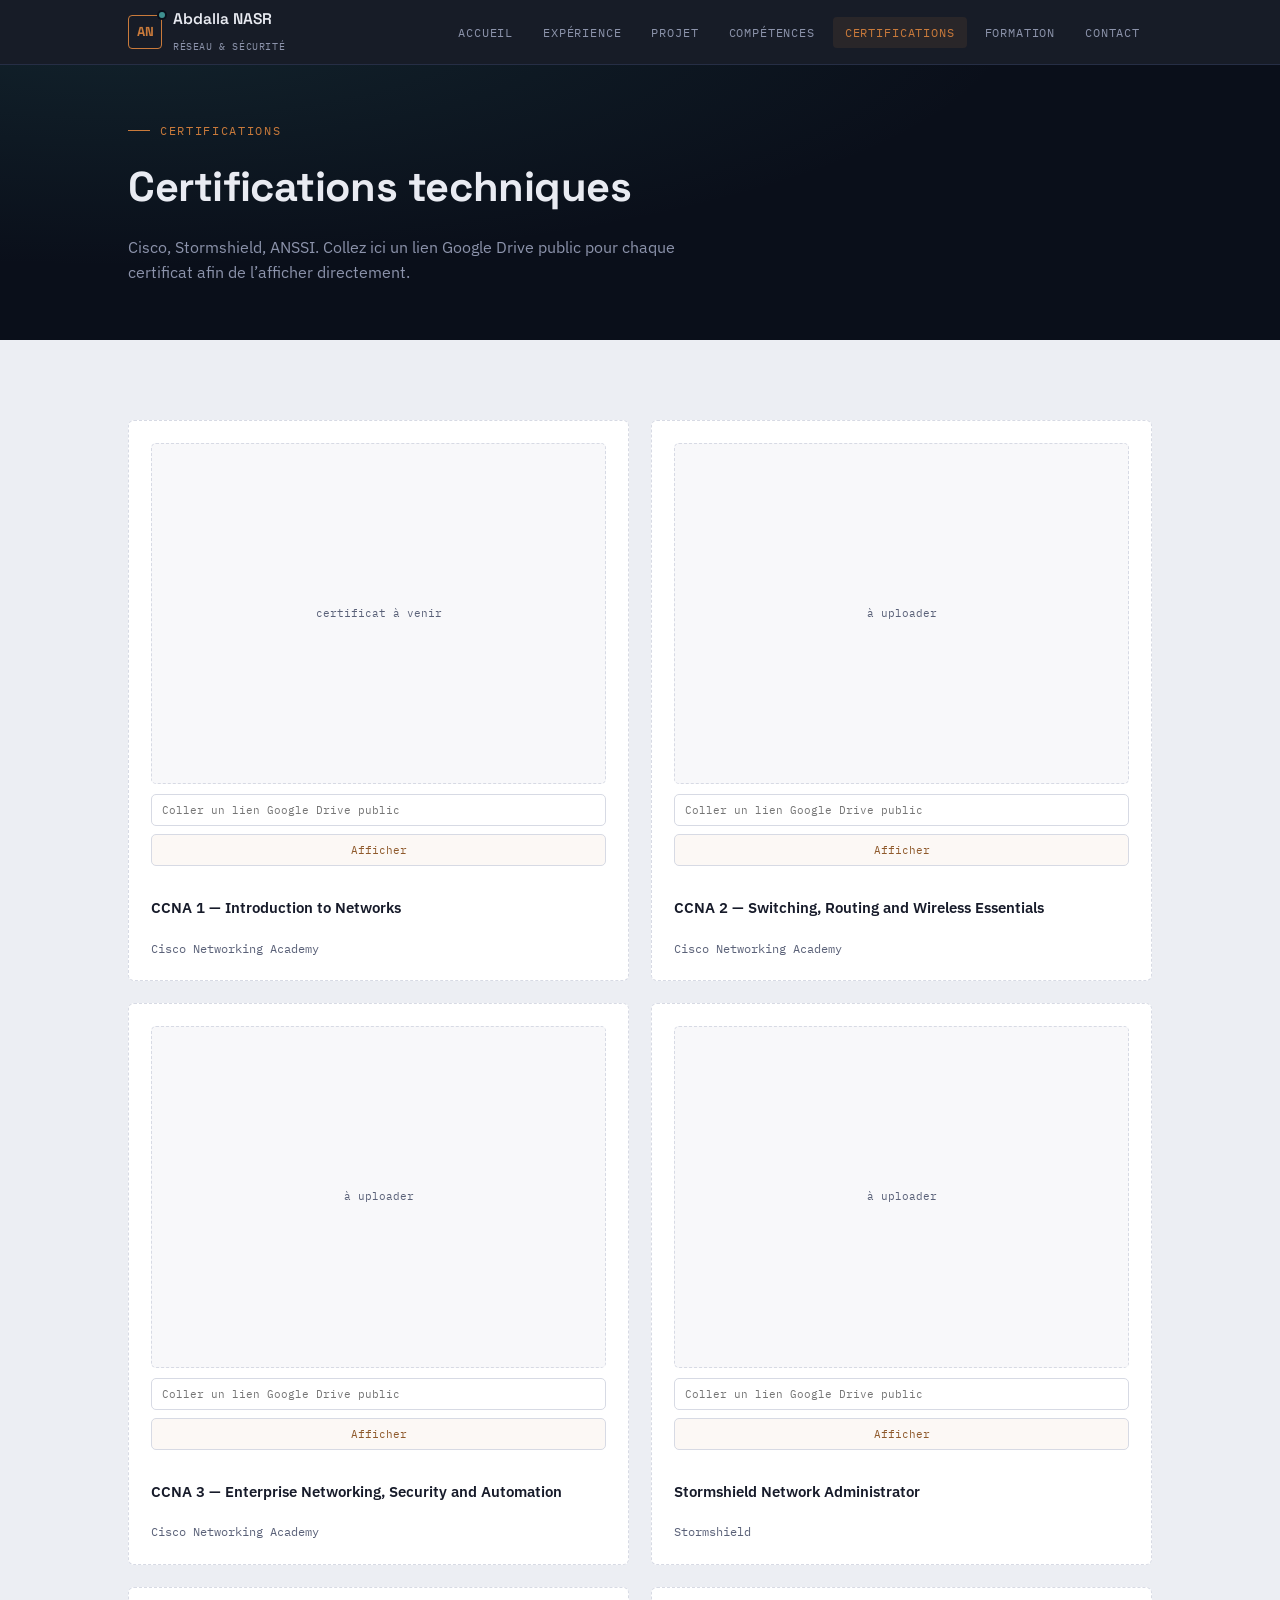
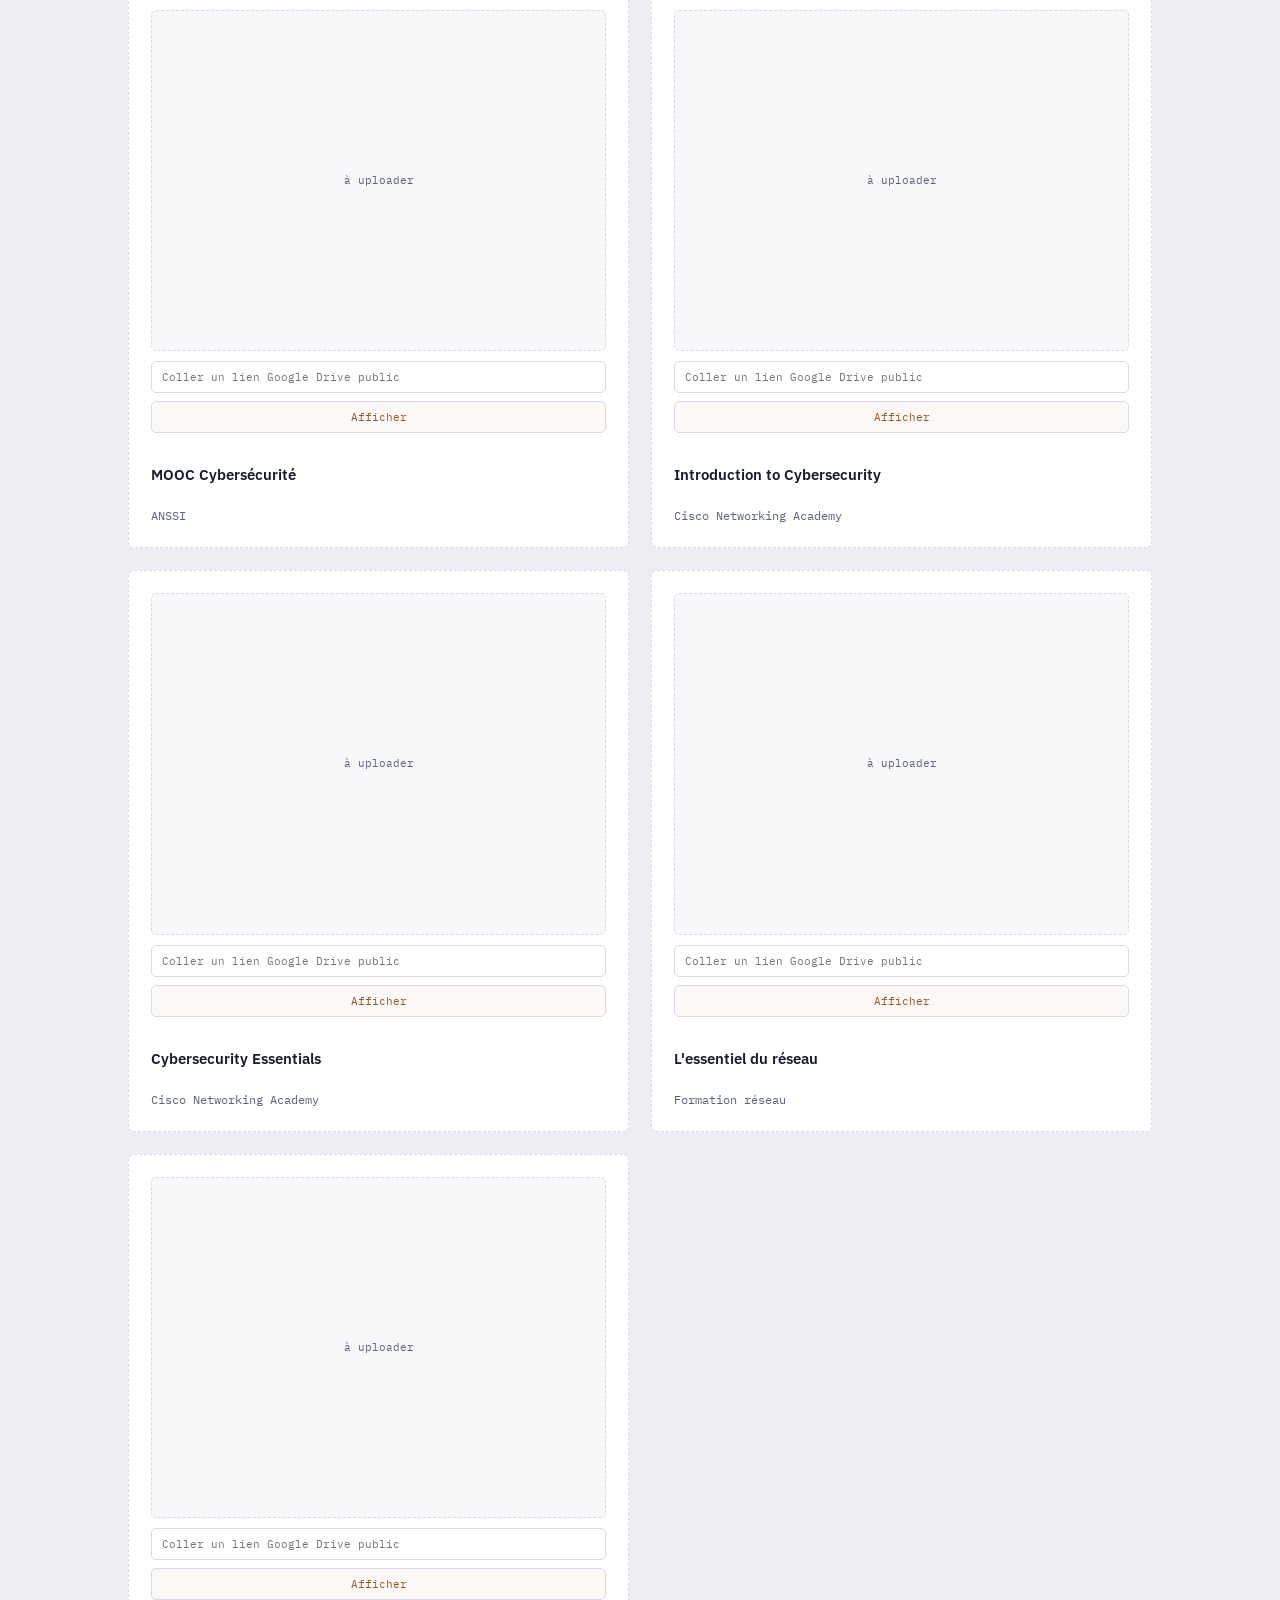
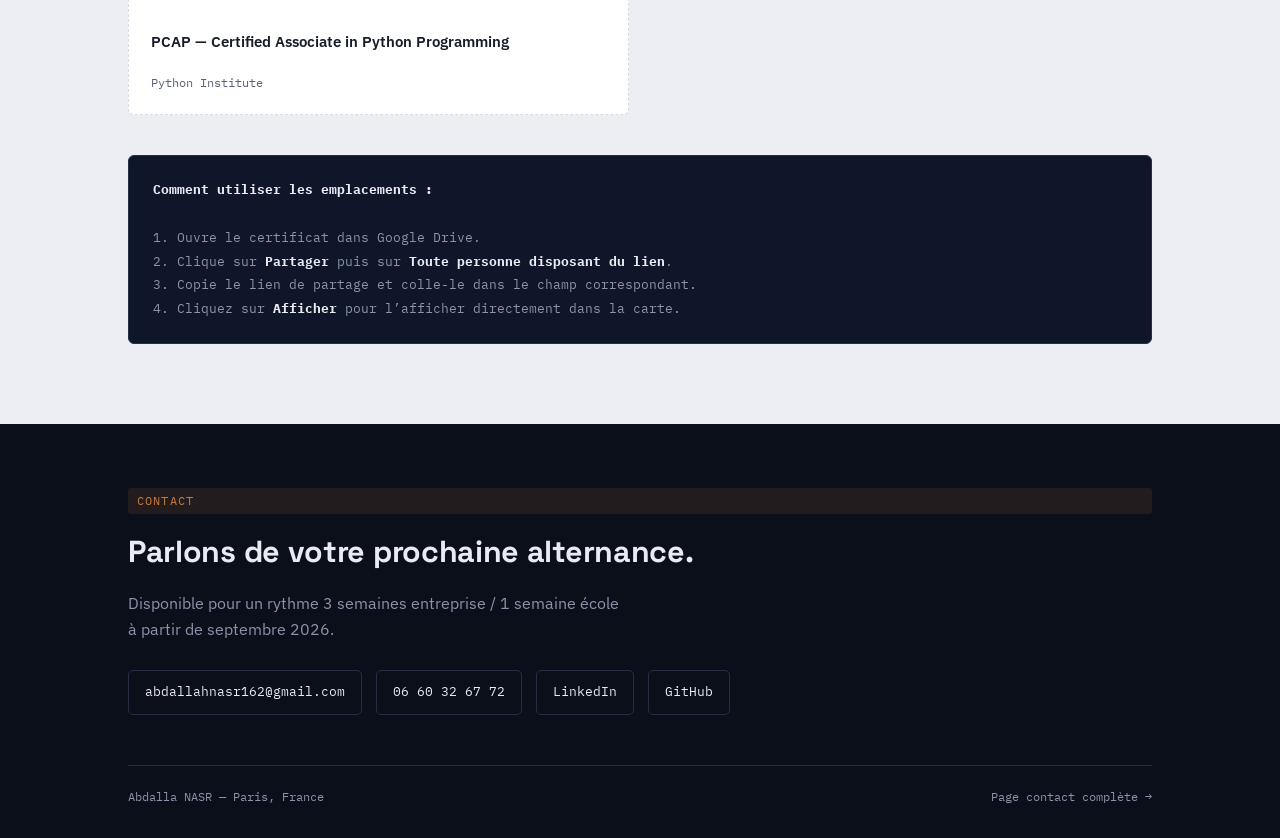
==== certifications.html @ df53fac2 "Restore Toolbox project and add Google Drive certificate links" ====
<!DOCTYPE html>
<html lang="fr">
<head>
<meta charset="UTF-8">
<meta name="viewport" content="width=device-width, initial-scale=1.0">
<title>Certifications — Abdalla NASR</title>
<link rel="preconnect" href="https://fonts.googleapis.com">
<link rel="preconnect" href="https://fonts.gstatic.com" crossorigin>
<link href="https://fonts.googleapis.com/css2?family=Space+Grotesk:wght@400;500;600;700&family=IBM+Plex+Sans:wght@400;500;600;700&family=IBM+Plex+Mono:wght@400;500;600&display=swap" rel="stylesheet">
<link rel="stylesheet" href="style.css">
<style>
  .cert-grid{
    display:grid;
    grid-template-columns:repeat(2, 1fr);
    gap:22px;
  }
  @media (max-width:760px){ .cert-grid{grid-template-columns:1fr;} }

  .cert-card{
    background:var(--paper-card);
    border:1px dashed var(--paper-line);
    border-radius:6px;
    padding:22px;
    display:flex;
    flex-direction:column;
    gap:10px;
  }
  .cert-slot{
    width:100%;
    aspect-ratio:4/3;
    border:1px dashed var(--paper-line);
    border-radius:5px;
    background:#F8F8FA;
    display:flex;
    align-items:center;
    justify-content:center;
    font-family:'IBM Plex Mono', monospace;
    font-size:11px;
    color:var(--text-on-paper-muted);
    text-align:center;
    padding:16px;
    overflow:hidden;
  }
  .cert-slot.is-filled{padding:0; border-style:solid;}
  .cert-slot img{width:100%; height:100%; object-fit:cover; display:block;}
  .cert-link-box{display:flex; flex-direction:column; gap:8px;}
  .cert-link-input{
    width:100%;
    border:1px solid var(--paper-line);
    border-radius:5px;
    padding:8px 10px;
    font-family:'IBM Plex Mono', monospace;
    font-size:11px;
    color:var(--text-on-paper);
    background:#fff;
  }
  .cert-link-button{
    width:100%;
    border:1px solid var(--paper-line);
    border-radius:5px;
    padding:8px 10px;
    font-family:'IBM Plex Mono', monospace;
    font-size:11px;
    color:var(--copper-dim);
    background:rgba(201,122,59,0.05);
    cursor:pointer;
  }
  .cert-body h4{font-size:15px; font-weight:600;}
  .cert-issuer{font-family:'IBM Plex Mono', monospace; font-size:11.5px; color:var(--text-on-paper-muted); margin-top:4px;}

  .howto{
    background:var(--ink-panel);
    color:var(--text-on-ink-muted);
    border:1px solid var(--ink-line);
    border-radius:6px;
    padding:22px 24px;
    font-family:'IBM Plex Mono', monospace;
    font-size:12.5px;
    line-height:1.9;
    margin-top:40px;
  }
  .howto b{color:var(--text-on-ink);}
</style>
</head>
<body>

<nav>
  <div class="wrap">
    <a class="brand" href="index.html">
      <span class="logo-mark">AN</span>
      <span>
        <span class="brand-name">Abdalla NASR</span><br>
        <span class="brand-role">Réseau &amp; sécurité</span>
      </span>
    </a>
    <ul class="nav-links">
      <li><a href="index.html">Accueil</a></li>
      <li><a href="experience.html">Expérience</a></li>
      <li><a href="projet.html">Projet</a></li>
      <li><a href="competences.html">Compétences</a></li>
      <li><a href="certifications.html" class="active">Certifications</a></li>
      <li><a href="formation.html">Formation</a></li>
      <li><a href="contact.html">Contact</a></li>
    </ul>
  </div>
</nav>

<div class="page-head">
  <div class="wrap">
    <div class="eyebrow">Certifications</div>
    <h1>Certifications techniques</h1>
    <p>Cisco, Stormshield, ANSSI. Collez ici un lien Google Drive public pour chaque certificat afin de l’afficher directement.</p>
  </div>
</div>

<main>
<section>
  <div class="wrap">
    <div class="cert-grid reveal">

      <div class="cert-card">
        <div class="cert-slot">certificat à venir</div>
        <div class="cert-body">
          <h4>CCNA 1 — Introduction to Networks</h4>
          <div class="cert-issuer">Cisco Networking Academy</div>
        </div>
      </div>

      <div class="cert-card">
        <div class="cert-slot">à uploader</div>
        <div class="cert-body">
          <h4>CCNA 2 — Switching, Routing and Wireless Essentials</h4>
          <div class="cert-issuer">Cisco Networking Academy</div>
        </div>
      </div>

      <div class="cert-card">
        <div class="cert-slot">à uploader</div>
        <div class="cert-body">
          <h4>CCNA 3 — Enterprise Networking, Security and Automation</h4>
          <div class="cert-issuer">Cisco Networking Academy</div>
        </div>
      </div>

      <div class="cert-card">
        <div class="cert-slot">à uploader</div>
        <div class="cert-body">
          <h4>Stormshield Network Administrator</h4>
          <div class="cert-issuer">Stormshield</div>
        </div>
      </div>

      <div class="cert-card">
        <div class="cert-slot">à uploader</div>
        <div class="cert-body">
          <h4>MOOC Cybersécurité</h4>
          <div class="cert-issuer">ANSSI</div>
        </div>
      </div>

      <div class="cert-card">
        <div class="cert-slot">à uploader</div>
        <div class="cert-body">
          <h4>Introduction to Cybersecurity</h4>
          <div class="cert-issuer">Cisco Networking Academy</div>
        </div>
      </div>

      <div class="cert-card">
        <div class="cert-slot">à uploader</div>
        <div class="cert-body">
          <h4>Cybersecurity Essentials</h4>
          <div class="cert-issuer">Cisco Networking Academy</div>
        </div>
      </div>

      <div class="cert-card">
        <div class="cert-slot">à uploader</div>
        <div class="cert-body">
          <h4>L'essentiel du réseau</h4>
          <div class="cert-issuer">Formation réseau</div>
        </div>
      </div>

      <div class="cert-card">
        <div class="cert-slot">à uploader</div>
        <div class="cert-body">
          <h4>PCAP — Certified Associate in Python Programming</h4>
          <div class="cert-issuer">Python Institute</div>
        </div>
      </div>

    </div>

    <div class="howto reveal">
      <b>Comment utiliser les emplacements :</b><br><br>
      1. Ouvre le certificat dans Google Drive.<br>
      2. Clique sur <b>Partager</b> puis sur <b>Toute personne disposant du lien</b>.<br>
      3. Copie le lien de partage et colle-le dans le champ correspondant.<br>
      4. Cliquez sur <b>Afficher</b> pour l’afficher directement dans la carte.
    </div>
  </div>
</section>
</main>

<footer>
  <div class="wrap">
    <div class="sec-tag" style="background:rgba(201,122,59,0.12); color:#C97A3B;">contact</div>
    <h2 style="margin-top:14px;">Parlons de votre prochaine alternance.</h2>
    <p class="lede">Disponible pour un rythme 3 semaines entreprise / 1 semaine école à partir de septembre 2026.</p>
    <div class="contact-row">
      <a class="contact-pill" href="mailto:abdallahnasr162@gmail.com">abdallahnasr162@gmail.com</a>
      <a class="contact-pill" href="tel:0660326772">06 60 32 67 72</a>
      <a class="contact-pill" href="https://www.linkedin.com/in/abdallah-nasr-a91b28177" target="_blank" rel="noopener">LinkedIn</a>
      <a class="contact-pill" href="https://github.com/abdallan10" target="_blank" rel="noopener">GitHub</a>
    </div>
    <div class="foot-bottom">
      <span>Abdalla NASR — Paris, France</span>
      <span><a href="contact.html">Page contact complète →</a></span>
    </div>
  </div>
</footer>

<script src="common.js"></script>
<script>
  const storagePrefix = 'portfolio-cert-link-';

  function slugify(value) {
    return value
      .toLowerCase()
      .normalize('NFD')
      .replace(/[^a-z0-9]+/g, '-')
      .replace(/(^-|-$)/g, '');
  }

  function normalizeDriveLink(link) {
    const trimmed = link.trim();
    if (!trimmed) return '';

    const idMatch = trimmed.match(/\/d\/([a-zA-Z0-9-_]+)/) || trimmed.match(/[?&]id=([a-zA-Z0-9-_]+)/);
    if (idMatch) {
      return `https://drive.google.com/uc?export=view&id=${idMatch[1]}`;
    }

    return trimmed;
  }

  function setPreview(card, value) {
    const slot = card.querySelector('.cert-slot');
    if (!slot) return;

    slot.innerHTML = '';
    if (!value) {
      slot.classList.remove('is-filled');
      slot.textContent = 'à uploader';
      return;
    }

    slot.classList.add('is-filled');
    const normalized = normalizeDriveLink(value);
    const img = document.createElement('img');
    img.src = normalized;
    img.alt = 'Certificat Google Drive';
    slot.appendChild(img);
  }

  document.querySelectorAll('.cert-card').forEach((card) => {
    const title = card.querySelector('h4')?.textContent || 'certificat';
    const key = `${storagePrefix}${slugify(title)}`;

    const wrapper = document.createElement('div');
    wrapper.className = 'cert-link-box';

    const input = document.createElement('input');
    input.className = 'cert-link-input';
    input.type = 'text';
    input.placeholder = 'Coller un lien Google Drive public';

    const button = document.createElement('button');
    button.className = 'cert-link-button';
    button.type = 'button';
    button.textContent = 'Afficher';

    wrapper.appendChild(input);
    wrapper.appendChild(button);
    card.insertBefore(wrapper, card.querySelector('.cert-body'));

    const stored = localStorage.getItem(key);
    if (stored) {
      input.value = stored;
      setPreview(card, stored);
    }

    button.addEventListener('click', () => {
      const link = input.value;
      localStorage.setItem(key, link);
      setPreview(card, link);
    });
  });
</script>
</body>
</html>
---- style.css ----
:root{
  --ink:#0A0F1A;
  --ink-panel:#10162A;
  --ink-line:#262E45;
  --paper:#ECEEF3;
  --paper-card:#FFFFFF;
  --paper-line:#D7DAE4;
  --text-on-ink:#E9EBF2;
  --text-on-ink-muted:#8C93AB;
  --text-on-paper:#171B2A;
  --text-on-paper-muted:#5A6178;
  --copper:#C97A3B;
  --copper-dim:#8F5A2C;
  --teal:#3E8F8F;
  --teal-dim:#2C6868;
  --radius:3px;
  --maxw:1080px;
}

*{box-sizing:border-box;}
html{scroll-behavior:smooth;}
@media (prefers-reduced-motion: reduce){
  html{scroll-behavior:auto;}
  *{animation-duration:0.001ms !important; animation-iteration-count:1 !important; transition-duration:0.001ms !important;}
}

body{
  margin:0;
  background:var(--paper);
  color:var(--text-on-paper);
  font-family:'IBM Plex Sans', sans-serif;
  font-size:16px;
  line-height:1.6;
  -webkit-font-smoothing:antialiased;
}

h1,h2,h3{
  font-family:'Space Grotesk', sans-serif;
  margin:0;
  letter-spacing:-0.01em;
}
.mono{font-family:'IBM Plex Mono', monospace;}
a{color:inherit;}
::selection{background:var(--copper); color:#fff;}

.wrap{max-width:var(--maxw); margin:0 auto; padding:0 28px;}
section{padding:80px 0;}
@media (max-width:640px){
  section{padding:56px 0;}
  .wrap{padding:0 20px;}
}

/* ---------- nav ---------- */
nav{
  position:sticky; top:0; z-index:50;
  background:rgba(10,15,26,0.94);
  backdrop-filter:blur(6px);
  border-bottom:1px solid var(--ink-line);
}
nav .wrap{
  display:flex; align-items:center; justify-content:space-between;
  height:64px;
}
.brand{display:flex; align-items:center; gap:11px; text-decoration:none;}
.logo-mark{
  width:34px; height:34px;
  border:1.4px solid var(--copper);
  border-radius:4px;
  display:flex; align-items:center; justify-content:center;
  font-family:'Space Grotesk', sans-serif;
  font-weight:700;
  font-size:13px;
  color:var(--copper);
  flex-shrink:0;
  position:relative;
}
.logo-mark::after{
  content:"";
  position:absolute; top:-4px; right:-4px;
  width:6px; height:6px; border-radius:50%;
  background:var(--teal); box-shadow:0 0 0 2px var(--ink);
}
.brand-name{
  font-family:'Space Grotesk', sans-serif;
  font-weight:600;
  font-size:15.5px;
  color:var(--text-on-ink);
  line-height:1.15;
}
.brand-role{
  font-family:'IBM Plex Mono', monospace;
  font-size:10px;
  color:var(--text-on-ink-muted);
  text-transform:uppercase;
  letter-spacing:0.06em;
}
.nav-links{display:flex; gap:6px; list-style:none; margin:0; padding:0;}
.nav-links a{
  font-family:'IBM Plex Mono', monospace;
  font-size:12px;
  text-transform:uppercase;
  letter-spacing:0.07em;
  color:var(--text-on-ink-muted);
  text-decoration:none;
  padding:8px 12px;
  border-radius:4px;
  transition:color .15s ease, background .15s ease;
}
.nav-links a:hover{color:var(--text-on-ink); background:rgba(255,255,255,0.04);}
.nav-links a.active{color:var(--copper); background:rgba(201,122,59,0.1);}
.nav-status{
  display:flex; align-items:center; gap:7px;
  font-family:'IBM Plex Mono', monospace;
  font-size:10.5px;
  color:var(--teal);
  text-transform:uppercase;
  letter-spacing:0.05em;
  white-space:nowrap;
}
.dot{width:6px; height:6px; border-radius:50%; background:var(--teal); box-shadow:0 0 0 3px rgba(62,143,143,0.25);}
@media (max-width:900px){
  .nav-links{display:none;}
}
@media (max-width:560px){
  .nav-status{display:none;}
}

/* ---------- page header (non-home pages) ---------- */
.page-head{
  background:
    radial-gradient(ellipse at 10% -20%, rgba(62,143,143,0.16), transparent 55%),
    var(--ink);
  color:var(--text-on-ink);
  padding:56px 0 40px;
}
.eyebrow{
  font-family:'IBM Plex Mono', monospace;
  font-size:12px;
  color:var(--copper);
  text-transform:uppercase;
  letter-spacing:0.14em;
  margin-bottom:14px;
  display:flex; align-items:center; gap:10px;
}
.eyebrow::before{content:""; width:22px; height:1px; background:var(--copper);}
.page-head h1{font-size:clamp(1.9rem, 4vw, 2.6rem); font-weight:700;}
.page-head p{color:var(--text-on-ink-muted); max-width:60ch; margin-top:14px; font-size:15.5px;}

/* ---------- hero (home only) ---------- */
header.hero{
  background:
    radial-gradient(ellipse at 15% -10%, rgba(62,143,143,0.18), transparent 55%),
    radial-gradient(ellipse at 90% 10%, rgba(201,122,59,0.12), transparent 50%),
    var(--ink);
  color:var(--text-on-ink);
  padding:64px 0 0 0;
  overflow:hidden;
}
.hero-inner{
  display:grid; grid-template-columns:1.1fr 0.9fr; gap:48px;
  align-items:center; padding-bottom:54px;
}
@media (max-width:880px){ .hero-inner{grid-template-columns:1fr; gap:36px;} }
.hero h1{font-size:clamp(2.2rem, 5vw, 3.4rem); font-weight:700; line-height:1.06;}
.hero h1 span{color:var(--text-on-ink-muted); font-weight:500;}
.hero-role{font-family:'IBM Plex Mono', monospace; font-size:15px; color:var(--teal); margin-top:16px;}
.hero p.lede{margin-top:22px; font-size:16.5px; color:var(--text-on-ink-muted); max-width:48ch; line-height:1.7;}
.hero-actions{display:flex; flex-wrap:wrap; gap:12px; margin-top:30px;}
.btn{
  font-family:'IBM Plex Mono', monospace; font-size:13px; padding:11px 18px;
  border-radius:var(--radius); text-decoration:none; display:inline-flex; align-items:center; gap:8px;
  transition:transform .15s ease, border-color .15s ease, background .15s ease;
}
.btn-primary{background:var(--copper); color:#fff;}
.btn-primary:hover{transform:translateY(-1px); background:#D9863F;}
.btn-ghost{border:1px solid var(--ink-line); color:var(--text-on-ink);}
.btn-ghost:hover{border-color:var(--teal); color:var(--teal);}

.term{
  background:var(--ink-panel); border:1px solid var(--ink-line); border-radius:6px;
  overflow:hidden; box-shadow:0 24px 60px -20px rgba(0,0,0,0.55);
}
.term-bar{display:flex; align-items:center; gap:7px; padding:10px 14px; border-bottom:1px solid var(--ink-line); background:rgba(255,255,255,0.02);}
.term-bar span{width:9px; height:9px; border-radius:50%; background:#3A4258;}
.term-bar .title{margin-left:8px; font-family:'IBM Plex Mono', monospace; font-size:11px; color:var(--text-on-ink-muted);}
.term-body{padding:16px 18px 18px; font-family:'IBM Plex Mono', monospace; font-size:12.5px; line-height:1.95; color:#A6ACC0; height:220px; overflow:hidden; position:relative;}
.term-scroll{animation:scrollLog 16s linear infinite;}
@keyframes scrollLog{0%{transform:translateY(0);} 100%{transform:translateY(-50%);}}
.term-body .t-date{color:#5A6280;}
.term-body .t-host{color:var(--teal);}
.term-body .t-ok{color:#6FAE6F;}
.term-body .t-warn{color:var(--copper);}

.hero-strip{display:flex; border-top:1px solid var(--ink-line); font-family:'IBM Plex Mono', monospace; font-size:12px;}
.hero-strip div{flex:1; padding:16px 0; border-right:1px solid var(--ink-line); text-align:center;}
.hero-strip div:last-child{border-right:none;}
.hero-strip b{display:block; color:var(--text-on-ink); font-size:14px; margin-bottom:3px;}
.hero-strip span{color:var(--text-on-ink-muted); text-transform:uppercase; letter-spacing:0.06em; font-size:10px;}

/* ---------- section header ---------- */
.sec-head{
  display:flex; align-items:baseline; justify-content:space-between;
  margin-bottom:38px; flex-wrap:wrap; gap:10px;
  border-bottom:1px solid var(--paper-line); padding-bottom:18px;
}
.sec-tag{
  font-family:'IBM Plex Mono', monospace; font-size:11.5px; color:var(--teal-dim);
  text-transform:uppercase; letter-spacing:0.1em; background:rgba(62,143,143,0.1);
  padding:4px 9px; border-radius:3px;
}
.sec-head h2{font-size:1.8rem; font-weight:600;}
.sec-sub{color:var(--text-on-paper-muted); font-size:14.5px; max-width:62ch;}

/* ---------- cards: experience ---------- */
.exp-card{background:var(--paper-card); border:1px solid var(--paper-line); border-radius:6px; padding:32px; margin-bottom:26px;}
.exp-top{display:flex; justify-content:space-between; align-items:flex-start; gap:20px; flex-wrap:wrap; margin-bottom:6px;}
.exp-top h3{font-size:1.25rem; font-weight:600;}
.exp-meta{font-family:'IBM Plex Mono', monospace; font-size:12px; color:var(--text-on-paper-muted); text-align:right; white-space:nowrap;}
.exp-company{color:var(--copper-dim); font-weight:600; font-family:'IBM Plex Mono', monospace; font-size:13px; margin-bottom:18px;}
.exp-grid{display:grid; grid-template-columns:1fr 1fr; gap:28px; margin-top:22px;}
@media (max-width:760px){ .exp-grid{grid-template-columns:1fr;} }
.case{border-left:2px solid var(--teal); padding-left:18px;}
.case h4{font-family:'IBM Plex Mono', monospace; font-size:11.5px; text-transform:uppercase; letter-spacing:0.08em; color:var(--teal-dim); margin-bottom:8px;}
.case p{margin:0 0 10px; font-size:14.5px; color:var(--text-on-paper);}
.case ul{margin:0; padding-left:18px; font-size:14px; color:var(--text-on-paper-muted);}
.case li{margin-bottom:4px;}
.result-tag{display:inline-block; font-family:'IBM Plex Mono', monospace; font-size:11.5px; background:rgba(201,122,59,0.1); color:var(--copper-dim); padding:3px 8px; border-radius:3px; margin-top:10px;}
.toolrow{display:flex; flex-wrap:wrap; gap:7px; margin-top:20px;}
.tool{font-family:'IBM Plex Mono', monospace; font-size:11.5px; border:1px solid var(--paper-line); color:var(--text-on-paper-muted); padding:4px 9px; border-radius:3px;}

.diagram{background:#F8F8FA; border:1px solid var(--paper-line); border-radius:6px; padding:18px; margin-top:22px;}
.diagram-cap{font-family:'IBM Plex Mono', monospace; font-size:11px; color:var(--text-on-paper-muted); margin-top:10px; text-align:center;}

.stages{display:grid; grid-template-columns:repeat(4, 1fr); gap:16px;}
@media (max-width:880px){ .stages{grid-template-columns:repeat(2,1fr);} }
@media (max-width:520px){ .stages{grid-template-columns:1fr;} }
.stage-card{background:var(--paper-card); border:1px solid var(--paper-line); border-radius:6px; padding:20px;}
.stage-card .period{font-family:'IBM Plex Mono', monospace; font-size:11px; color:var(--teal-dim);}
.stage-card h4{font-size:1rem; font-weight:600; margin-top:6px;}
.stage-card .org{font-size:12.5px; color:var(--text-on-paper-muted); margin-top:2px;}
.stage-card p{font-size:13px; color:var(--text-on-paper-muted); margin-top:10px;}

/* ---------- project ---------- */
.project{background:var(--ink); color:var(--text-on-ink); border-radius:8px; padding:38px; position:relative; overflow:hidden;}
.project::before{content:""; position:absolute; inset:0; background:radial-gradient(ellipse at 100% 0%, rgba(62,143,143,0.16), transparent 55%); pointer-events:none;}
.project-head{display:flex; justify-content:space-between; align-items:flex-start; gap:20px; flex-wrap:wrap; position:relative;}
.project h3{font-size:1.5rem;}
.project .role{font-family:'IBM Plex Mono', monospace; font-size:12.5px; color:var(--teal); margin-top:8px;}
.project p.desc{color:var(--text-on-ink-muted); max-width:68ch; margin-top:16px; font-size:15px;}
.repo-link{font-family:'IBM Plex Mono', monospace; font-size:12.5px; color:var(--copper); text-decoration:none; border:1px solid var(--copper-dim); padding:8px 14px; border-radius:4px; white-space:nowrap;}
.repo-link:hover{background:rgba(201,122,59,0.1);}
.phases{display:grid; grid-template-columns:repeat(5, 1fr); gap:1px; background:var(--ink-line); margin-top:30px; border-radius:6px; overflow:hidden; position:relative;}
@media (max-width:880px){ .phases{grid-template-columns:repeat(2,1fr);} }
@media (max-width:520px){ .phases{grid-template-columns:1fr;} }
.phase{background:var(--ink-panel); padding:18px 16px;}
.phase .n{font-family:'IBM Plex Mono', monospace; font-size:11px; color:var(--copper);}
.phase h5{font-family:'Space Grotesk', sans-serif; font-size:14px; margin-top:6px; color:var(--text-on-ink);}
.phase p{font-size:11.5px; color:var(--text-on-ink-muted); margin-top:8px; line-height:1.55;}
.stack-row{display:flex; flex-wrap:wrap; gap:8px; margin-top:26px; position:relative;}
.stack-pill{font-family:'IBM Plex Mono', monospace; font-size:11.5px; color:var(--text-on-ink-muted); border:1px solid var(--ink-line); padding:5px 10px; border-radius:20px;}
.project-summary{display:grid; grid-template-columns:repeat(3, minmax(0, 1fr)); gap:14px; margin-top:24px;}
.project-highlight{background:rgba(255,255,255,0.04); border:1px solid var(--ink-line); border-radius:6px; padding:18px;}
.project-highlight h4{font-size:1rem; margin:0 0 8px;}
.project-highlight p, .project-highlight ul{margin:0; font-size:14px; color:var(--text-on-ink-muted); line-height:1.65;}
.project-highlight ul{padding-left:18px;}
.project-photo-grid{display:grid; grid-template-columns:repeat(2, minmax(0, 1fr)); gap:16px; margin-top:24px;}
.project-photo-card{margin:0; background:rgba(255,255,255,0.04); border:1px solid var(--ink-line); border-radius:6px; padding:12px;}
.project-photo-card img{width:100%; height:220px; object-fit:cover; border-radius:6px; display:block;}
.project-caption{margin-top:10px; font-family:'IBM Plex Mono', monospace; font-size:11px; color:var(--text-on-ink-muted);}
@media (max-width:760px){ .project-summary, .project-photo-grid{grid-template-columns:1fr;} }

/* role table (architecture) */
.role-table{width:100%; border-collapse:collapse; margin-top:14px; position:relative;}
.role-table th, .role-table td{text-align:left; padding:10px 12px; font-size:13px; border-bottom:1px solid var(--ink-line);}
.role-table th{font-family:'IBM Plex Mono', monospace; font-size:10.5px; text-transform:uppercase; letter-spacing:0.06em; color:var(--text-on-ink-muted); font-weight:500;}
.role-table td{color:var(--text-on-ink);}
.role-table td.muted{color:var(--text-on-ink-muted);}

/* ---------- skills ---------- */
.skills-grid{display:grid; grid-template-columns:repeat(3, 1fr); gap:18px;}
@media (max-width:880px){ .skills-grid{grid-template-columns:repeat(2,1fr);} }
@media (max-width:560px){ .skills-grid{grid-template-columns:1fr;} }
.skill-card{background:var(--paper-card); border:1px solid var(--paper-line); border-radius:6px; padding:22px;}
.skill-card h4{font-family:'IBM Plex Mono', monospace; font-size:11.5px; text-transform:uppercase; letter-spacing:0.08em; color:var(--copper-dim); margin-bottom:14px;}
.skill-card ul{list-style:none; margin:0; padding:0;}
.skill-card li{font-size:14px; padding:6px 0; border-bottom:1px solid var(--paper-line); color:var(--text-on-paper);}
.skill-card li:last-child{border-bottom:none;}

/* ---------- formation timeline ---------- */
.timeline{border-left:2px solid var(--paper-line); padding-left:28px; margin-left:6px;}
.tl-item{position:relative; padding-bottom:30px;}
.tl-item:last-child{padding-bottom:0;}
.tl-item::before{content:""; position:absolute; left:-34px; top:4px; width:11px; height:11px; border-radius:50%; background:var(--paper); border:2px solid var(--teal);}
.tl-item .yr{font-family:'IBM Plex Mono', monospace; font-size:12px; color:var(--teal-dim);}
.tl-item h4{font-size:1.05rem; font-weight:600; margin-top:4px;}
.tl-item .school{font-size:13.5px; color:var(--text-on-paper-muted); margin-top:2px;}

/* ---------- quick link cards (home) ---------- */
.quick-grid{display:grid; grid-template-columns:repeat(3, 1fr); gap:18px;}
@media (max-width:760px){ .quick-grid{grid-template-columns:1fr;} }
.quick-card{
  background:var(--paper-card); border:1px solid var(--paper-line); border-radius:6px;
  padding:26px; text-decoration:none; color:var(--text-on-paper);
  display:flex; flex-direction:column; gap:10px;
  transition:border-color .15s ease, transform .15s ease;
}
.quick-card:hover{border-color:var(--teal); transform:translateY(-2px);}
.quick-card .qn{font-family:'IBM Plex Mono', monospace; font-size:11px; color:var(--copper-dim); text-transform:uppercase; letter-spacing:0.08em;}
.quick-card h3{font-size:1.15rem; font-weight:600;}
.quick-card p{font-size:13.5px; color:var(--text-on-paper-muted); margin:0;}
.quick-card .go{font-family:'IBM Plex Mono', monospace; font-size:12px; color:var(--teal-dim); margin-top:auto;}

/* ---------- contact / footer ---------- */
footer{background:var(--ink); color:var(--text-on-ink); padding:64px 0 32px;}
footer h2{font-size:1.9rem; color:var(--text-on-ink);}
footer .lede{color:var(--text-on-ink-muted); margin-top:14px; max-width:50ch;}
.contact-row{display:flex; flex-wrap:wrap; gap:14px; margin-top:28px;}
.contact-pill{
  display:flex; align-items:center; gap:9px; font-family:'IBM Plex Mono', monospace; font-size:13px;
  border:1px solid var(--ink-line); padding:11px 16px; border-radius:5px; text-decoration:none;
  color:var(--text-on-ink); transition:border-color .15s ease, color .15s ease;
}
.contact-pill:hover{border-color:var(--copper); color:var(--copper);}
.foot-bottom{
  margin-top:50px; padding-top:22px; border-top:1px solid var(--ink-line);
  display:flex; justify-content:space-between; flex-wrap:wrap; gap:10px;
  font-family:'IBM Plex Mono', monospace; font-size:11.5px; color:var(--text-on-ink-muted);
}
.foot-bottom a{text-decoration:none; color:var(--text-on-ink-muted);}
.foot-bottom a:hover{color:var(--copper);}

/* contact page form-like block (mailto, no backend) */
.contact-card{background:var(--ink-panel); border:1px solid var(--ink-line); border-radius:8px; padding:32px; margin-top:10px;}
.contact-grid{display:grid; grid-template-columns:1fr 1fr; gap:16px;}
@media (max-width:640px){ .contact-grid{grid-template-columns:1fr;} }
.contact-field{font-family:'IBM Plex Mono', monospace; font-size:11px; text-transform:uppercase; letter-spacing:0.06em; color:var(--text-on-ink-muted); margin-bottom:6px;}
.contact-value{font-size:15px; color:var(--text-on-ink);}

.reveal{opacity:0; transform:translateY(14px); transition:opacity .6s ease, transform .6s ease;}
.reveal.in{opacity:1; transform:translateY(0);}
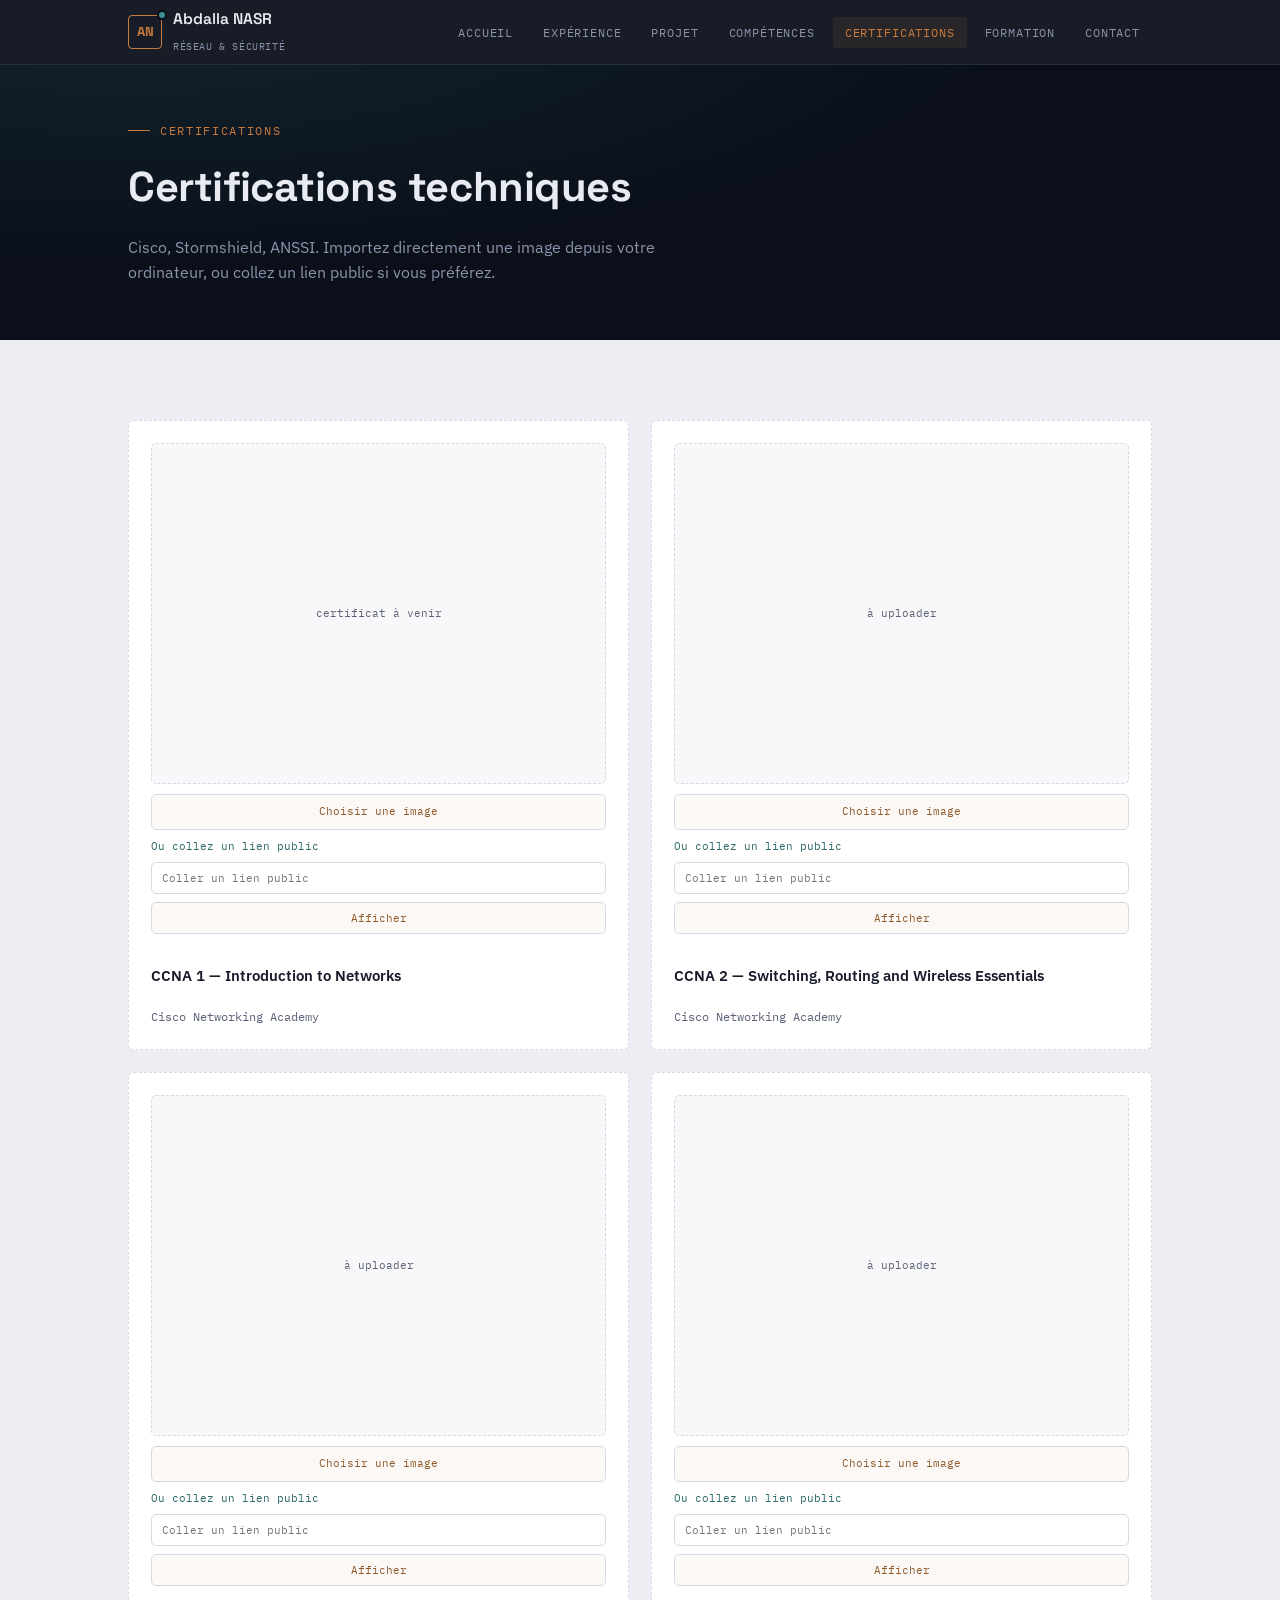
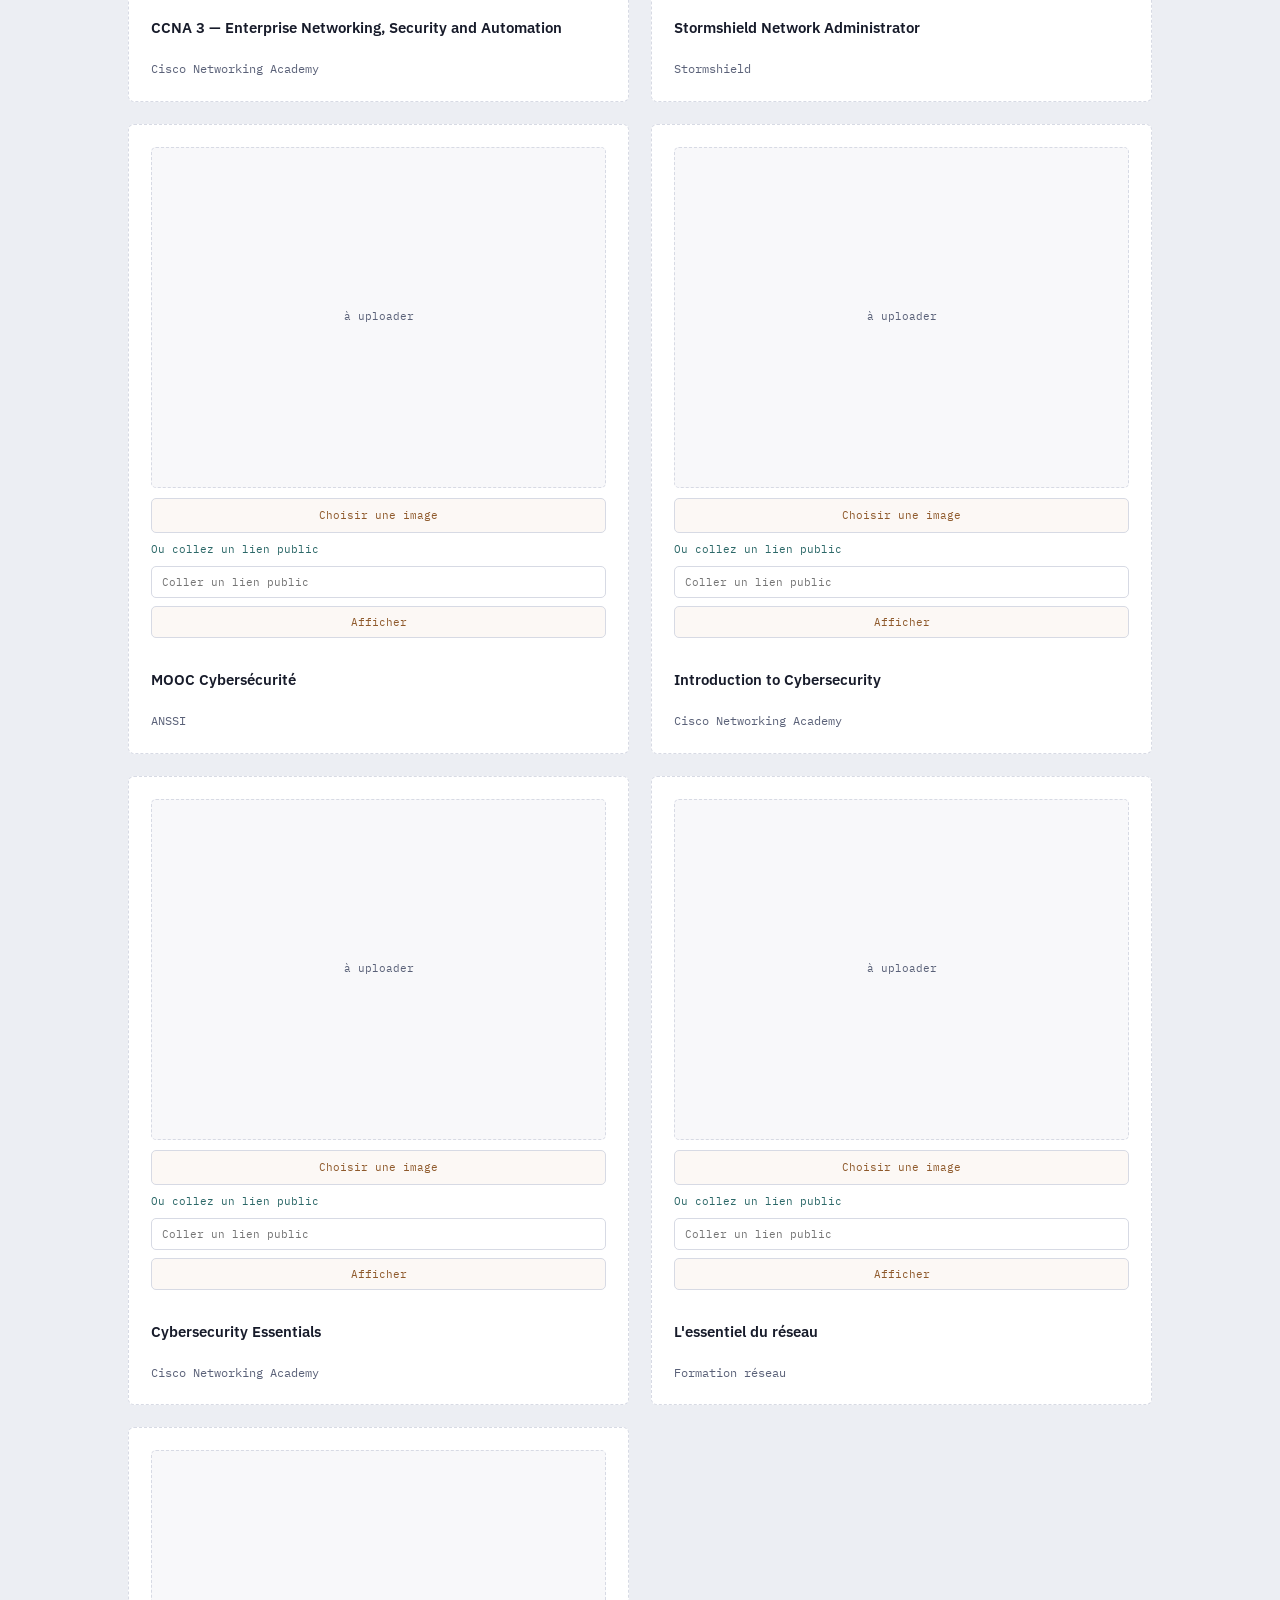
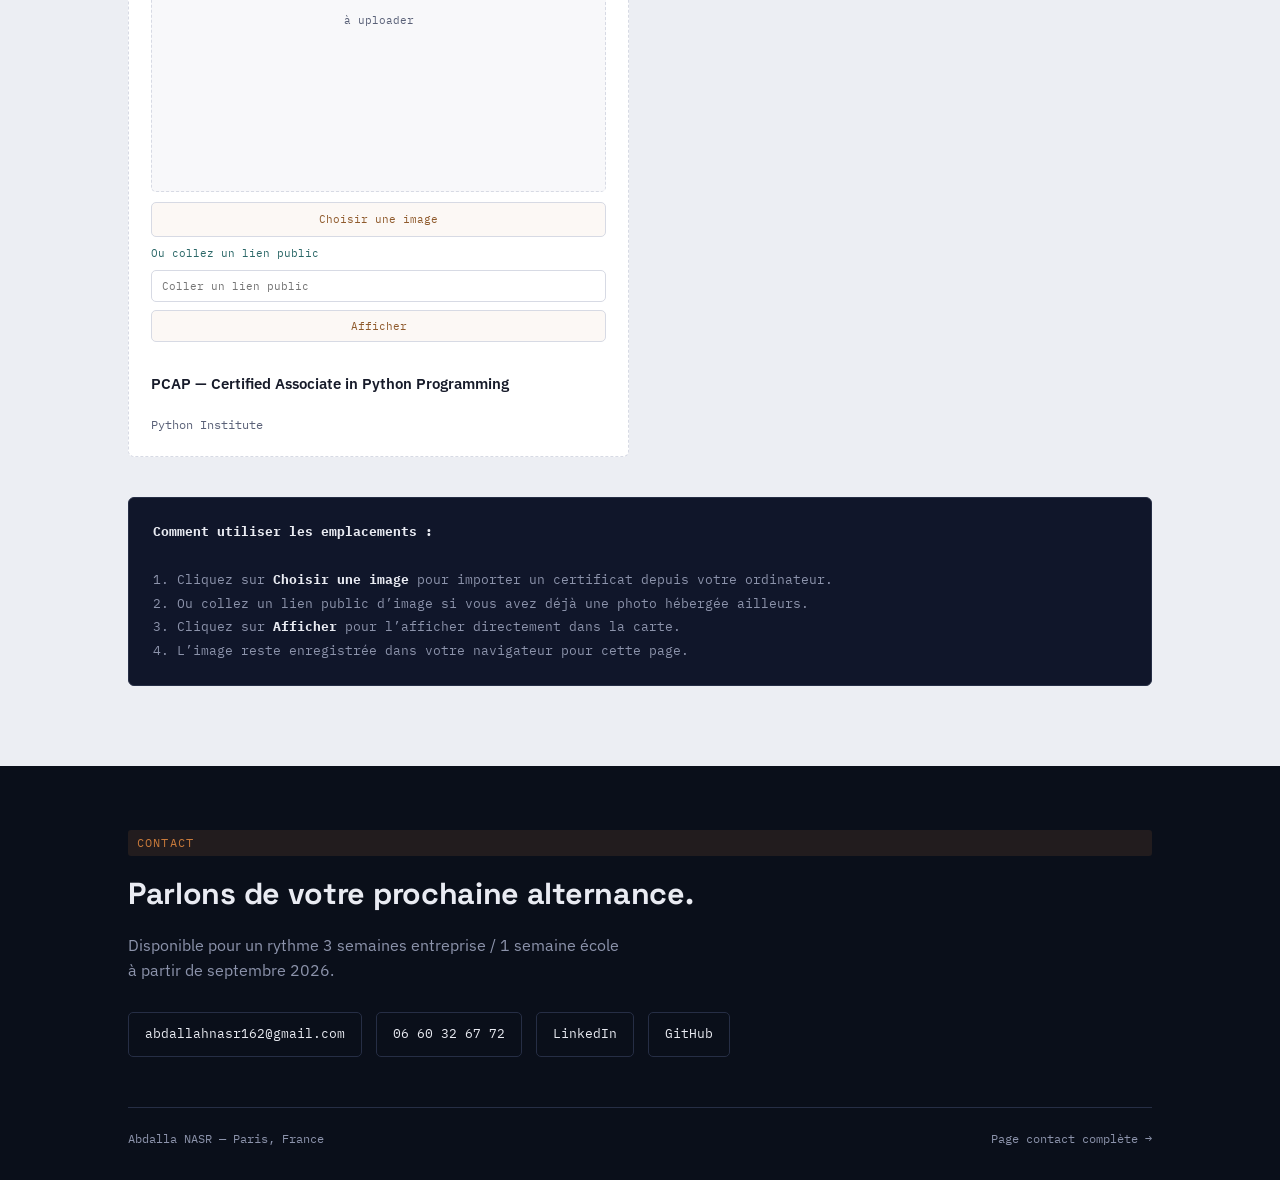
==== commit d58fd4aa: "Enable direct certificate image upload" ====
--- a/certifications.html
+++ b/certifications.html
@@ -44,6 +44,25 @@
   .cert-slot.is-filled{padding:0; border-style:solid;}
   .cert-slot img{width:100%; height:100%; object-fit:cover; display:block;}
   .cert-link-box{display:flex; flex-direction:column; gap:8px;}
+  .cert-upload-label{
+    width:100%;
+    border:1px solid var(--paper-line);
+    border-radius:5px;
+    padding:8px 10px;
+    font-family:'IBM Plex Mono', monospace;
+    font-size:11px;
+    color:var(--copper-dim);
+    background:rgba(201,122,59,0.05);
+    cursor:pointer;
+    text-align:center;
+  }
+  .cert-upload-label:hover{background:rgba(201,122,59,0.08);}
+  .cert-file-input{display:none;}
+  .cert-upload-status{
+    font-family:'IBM Plex Mono', monospace;
+    font-size:10.5px;
+    color:var(--teal-dim);
+  }
   .cert-link-input{
     width:100%;
     border:1px solid var(--paper-line);
@@ -109,7 +128,7 @@
   <div class="wrap">
     <div class="eyebrow">Certifications</div>
     <h1>Certifications techniques</h1>
-    <p>Cisco, Stormshield, ANSSI. Collez ici un lien Google Drive public pour chaque certificat afin de l’afficher directement.</p>
+    <p>Cisco, Stormshield, ANSSI. Importez directement une image depuis votre ordinateur, ou collez un lien public si vous préférez.</p>
   </div>
 </div>
 
@@ -194,10 +213,10 @@
 
     <div class="howto reveal">
       <b>Comment utiliser les emplacements :</b><br><br>
-      1. Ouvre le certificat dans Google Drive.<br>
-      2. Clique sur <b>Partager</b> puis sur <b>Toute personne disposant du lien</b>.<br>
-      3. Copie le lien de partage et colle-le dans le champ correspondant.<br>
-      4. Cliquez sur <b>Afficher</b> pour l’afficher directement dans la carte.
+      1. Cliquez sur <b>Choisir une image</b> pour importer un certificat depuis votre ordinateur.<br>
+      2. Ou collez un lien public d’image si vous avez déjà une photo hébergée ailleurs.<br>
+      3. Cliquez sur <b>Afficher</b> pour l’afficher directement dans la carte.<br>
+      4. L’image reste enregistrée dans votre navigateur pour cette page.
     </div>
   </div>
 </section>
@@ -233,18 +252,6 @@
       .replace(/(^-|-$)/g, '');
   }
 
-  function normalizeDriveLink(link) {
-    const trimmed = link.trim();
-    if (!trimmed) return '';
-
-    const idMatch = trimmed.match(/\/d\/([a-zA-Z0-9-_]+)/) || trimmed.match(/[?&]id=([a-zA-Z0-9-_]+)/);
-    if (idMatch) {
-      return `https://drive.google.com/uc?export=view&id=${idMatch[1]}`;
-    }
-
-    return trimmed;
-  }
-
   function setPreview(card, value) {
     const slot = card.querySelector('.cert-slot');
     if (!slot) return;
@@ -257,11 +264,19 @@
     }
 
     slot.classList.add('is-filled');
-    const normalized = normalizeDriveLink(value);
     const img = document.createElement('img');
-    img.src = normalized;
-    img.alt = 'Certificat Google Drive';
+    img.src = value;
+    img.alt = 'Certificat';
     slot.appendChild(img);
+  }
+
+  function readFileAsDataUrl(file) {
+    return new Promise((resolve, reject) => {
+      const reader = new FileReader();
+      reader.onload = () => resolve(reader.result);
+      reader.onerror = () => reject(reader.error);
+      reader.readAsDataURL(file);
+    });
   }
 
   document.querySelectorAll('.cert-card').forEach((card) => {
@@ -271,30 +286,74 @@
     const wrapper = document.createElement('div');
     wrapper.className = 'cert-link-box';
 
+    const uploadLabel = document.createElement('label');
+    uploadLabel.className = 'cert-upload-label';
+    uploadLabel.textContent = 'Choisir une image';
+
+    const fileInput = document.createElement('input');
+    fileInput.className = 'cert-file-input';
+    fileInput.type = 'file';
+    fileInput.accept = 'image/*';
+
+    uploadLabel.appendChild(fileInput);
+
+    const uploadStatus = document.createElement('div');
+    uploadStatus.className = 'cert-upload-status';
+    uploadStatus.textContent = 'Ou collez un lien public';
+
     const input = document.createElement('input');
     input.className = 'cert-link-input';
     input.type = 'text';
-    input.placeholder = 'Coller un lien Google Drive public';
+    input.placeholder = 'Coller un lien public';
 
     const button = document.createElement('button');
     button.className = 'cert-link-button';
     button.type = 'button';
     button.textContent = 'Afficher';
 
+    wrapper.appendChild(uploadLabel);
+    wrapper.appendChild(uploadStatus);
     wrapper.appendChild(input);
     wrapper.appendChild(button);
     card.insertBefore(wrapper, card.querySelector('.cert-body'));
 
     const stored = localStorage.getItem(key);
     if (stored) {
-      input.value = stored;
-      setPreview(card, stored);
+      if (stored.startsWith('data:image/')) {
+        uploadStatus.textContent = 'Image enregistrée localement';
+        setPreview(card, stored);
+      } else {
+        input.value = stored;
+        setPreview(card, stored);
+      }
     }
 
+    fileInput.addEventListener('change', async () => {
+      const file = fileInput.files?.[0];
+      if (!file) return;
+
+      uploadStatus.textContent = `Image prête : ${file.name}`;
+      try {
+        const dataUrl = await readFileAsDataUrl(file);
+        localStorage.setItem(key, dataUrl);
+        setPreview(card, dataUrl);
+      } catch (error) {
+        uploadStatus.textContent = 'Impossible de lire le fichier';
+      }
+    });
+
     button.addEventListener('click', () => {
-      const link = input.value;
+      const link = input.value.trim();
+      if (!link) {
+        localStorage.removeItem(key);
+        setPreview(card, '');
+        uploadStatus.textContent = 'Ou collez un lien public';
+        return;
+      }
+
       localStorage.setItem(key, link);
       setPreview(card, link);
+      uploadStatus.textContent = 'Lien enregistré';
     });
   });
 </script>
--- a/style.css
+++ b/style.css
@@ -241,7 +241,7 @@
 .stage-card p{font-size:13px; color:var(--text-on-paper-muted); margin-top:10px;}
 
 /* ---------- project ---------- */
-.project{background:var(--ink); color:var(--text-on-ink); border-radius:8px; padding:38px; position:relative; overflow:hidden;}
+.project{background:var(--ink); color:var(--text-on-ink); border:1px solid rgba(255,255,255,0.08); border-radius:8px; padding:38px; position:relative; overflow:hidden; box-shadow:0 20px 45px -24px rgba(0,0,0,0.55);} 
 .project::before{content:""; position:absolute; inset:0; background:radial-gradient(ellipse at 100% 0%, rgba(62,143,143,0.16), transparent 55%); pointer-events:none;}
 .project-head{display:flex; justify-content:space-between; align-items:flex-start; gap:20px; flex-wrap:wrap; position:relative;}
 .project h3{font-size:1.5rem;}
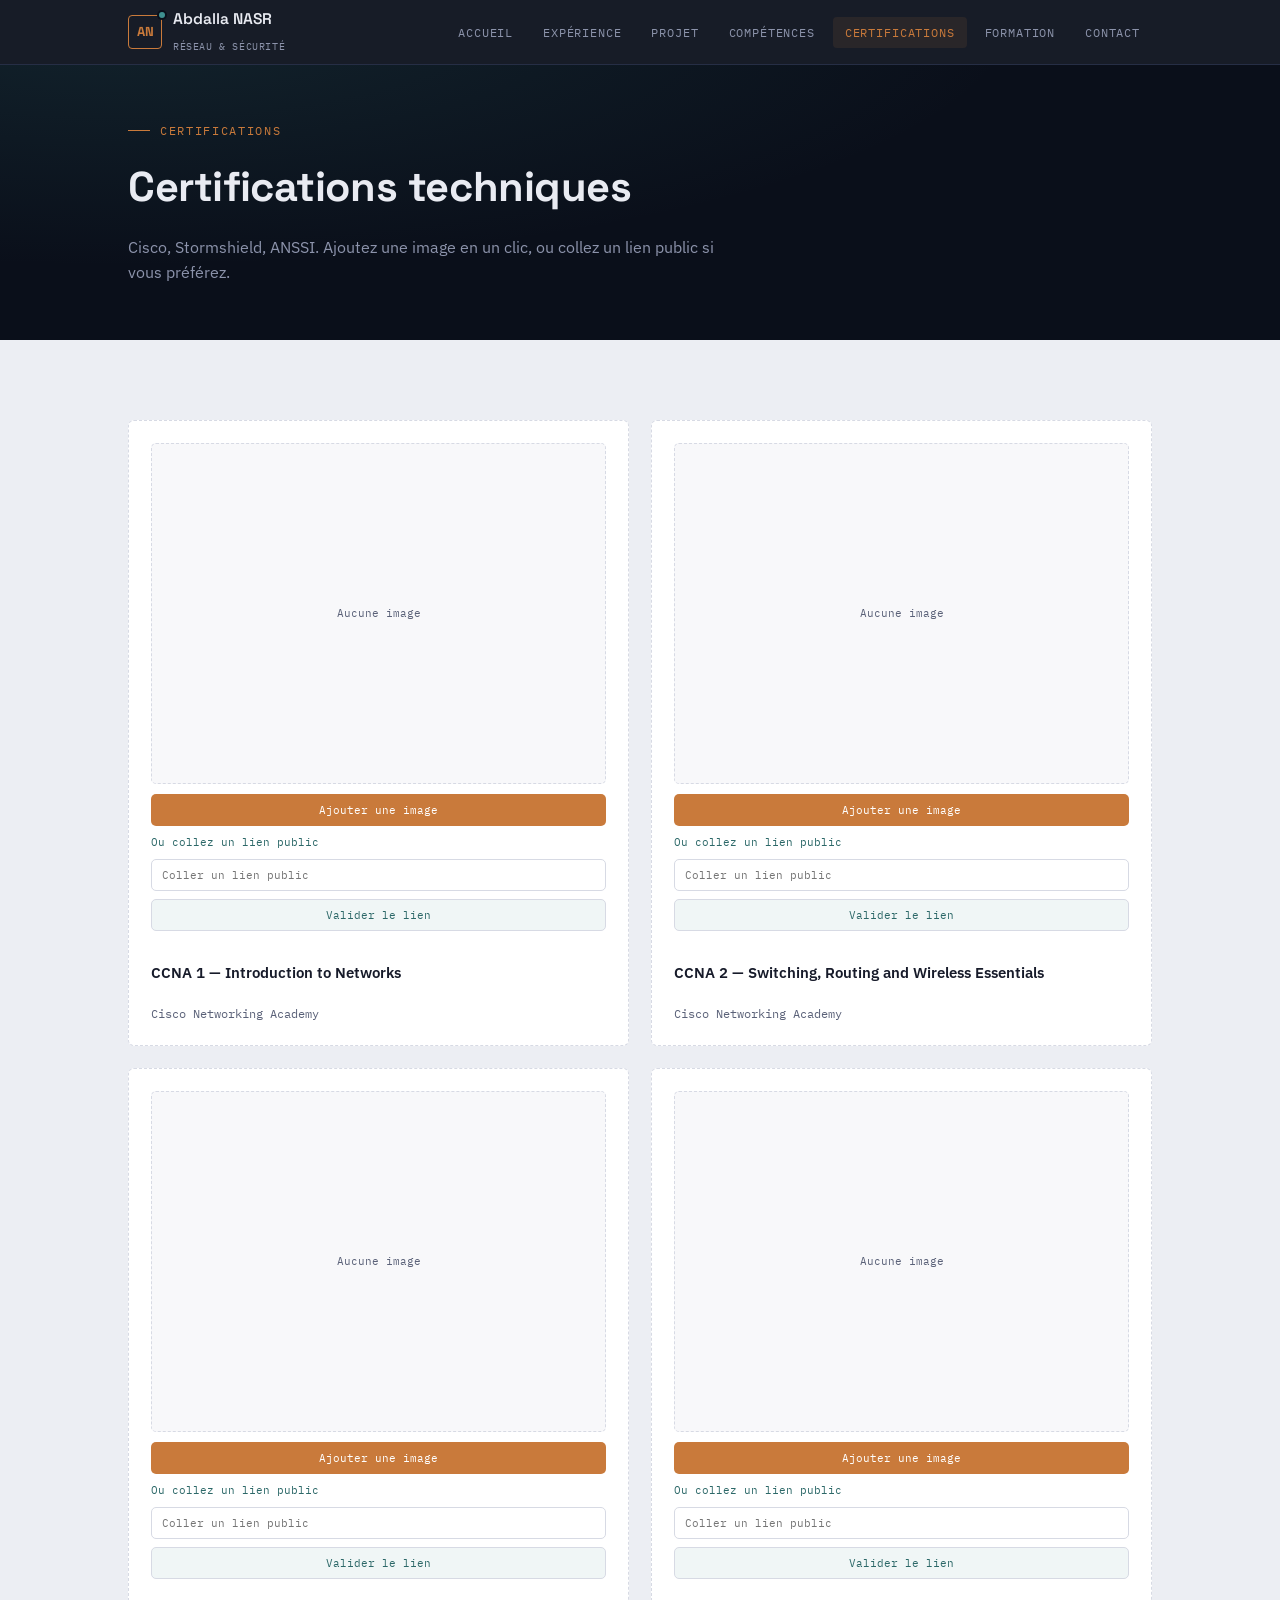
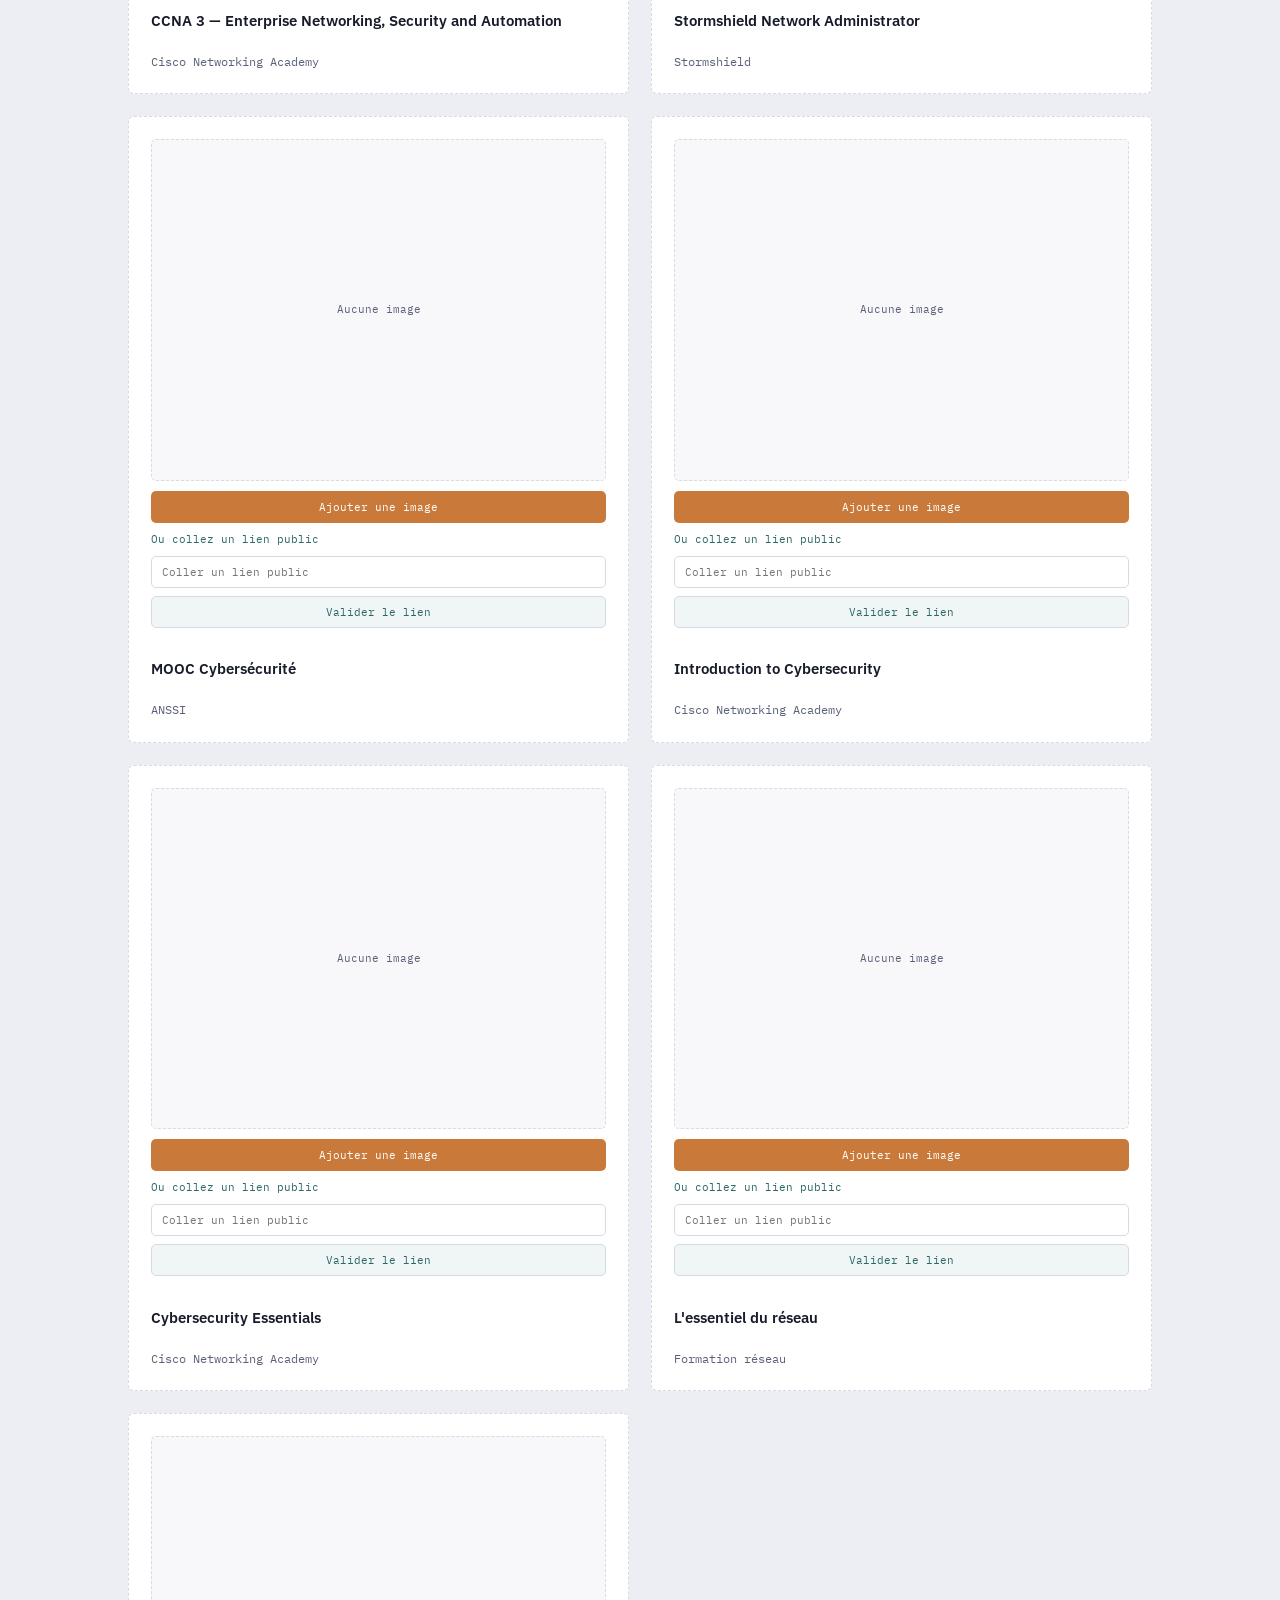
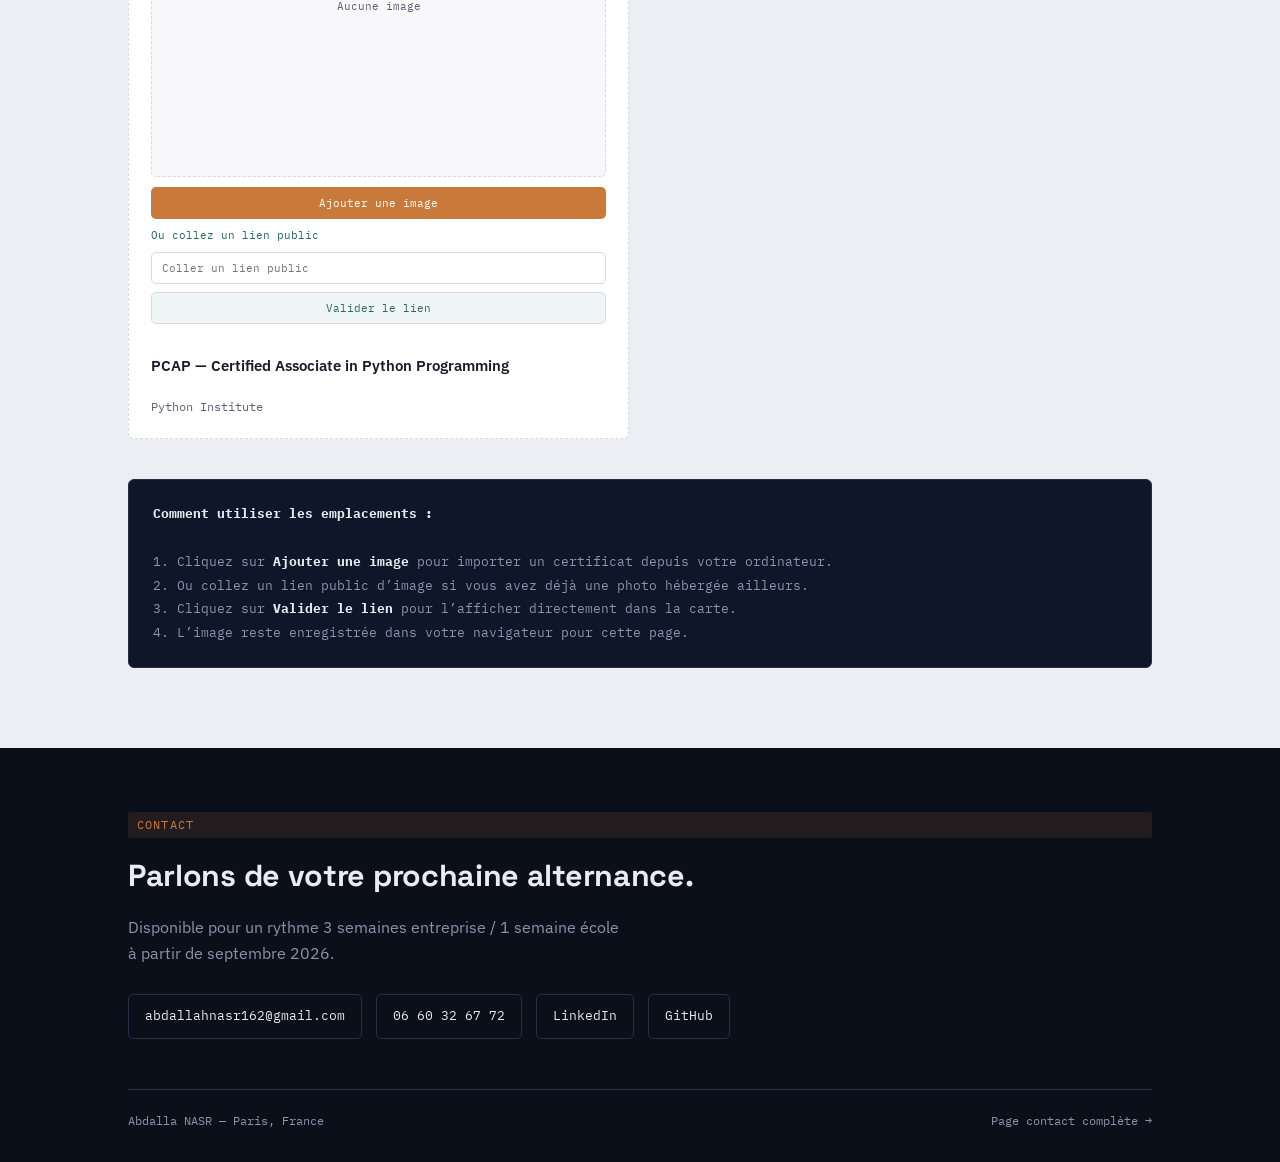
==== commit e5a5f903: "Simplify certificate image UI" ====
--- a/certifications.html
+++ b/certifications.html
@@ -41,22 +41,21 @@
     padding:16px;
     overflow:hidden;
   }
-  .cert-slot.is-filled{padding:0; border-style:solid;}
+  .cert-slot.is-filled{padding:0; border-style:solid; background:#fff;}
   .cert-slot img{width:100%; height:100%; object-fit:cover; display:block;}
   .cert-link-box{display:flex; flex-direction:column; gap:8px;}
-  .cert-upload-label{
+  .cert-add-button{
     width:100%;
-    border:1px solid var(--paper-line);
+    border:none;
     border-radius:5px;
-    padding:8px 10px;
+    padding:9px 10px;
     font-family:'IBM Plex Mono', monospace;
     font-size:11px;
-    color:var(--copper-dim);
-    background:rgba(201,122,59,0.05);
+    color:#fff;
+    background:var(--copper);
     cursor:pointer;
-    text-align:center;
-  }
-  .cert-upload-label:hover{background:rgba(201,122,59,0.08);}
+  }
+  .cert-add-button:hover{background:#D9863F;}
   .cert-file-input{display:none;}
   .cert-upload-status{
     font-family:'IBM Plex Mono', monospace;
@@ -80,8 +79,8 @@
     padding:8px 10px;
     font-family:'IBM Plex Mono', monospace;
     font-size:11px;
-    color:var(--copper-dim);
-    background:rgba(201,122,59,0.05);
+    color:var(--teal-dim);
+    background:rgba(62,143,143,0.08);
     cursor:pointer;
   }
   .cert-body h4{font-size:15px; font-weight:600;}
@@ -128,7 +127,7 @@
   <div class="wrap">
     <div class="eyebrow">Certifications</div>
     <h1>Certifications techniques</h1>
-    <p>Cisco, Stormshield, ANSSI. Importez directement une image depuis votre ordinateur, ou collez un lien public si vous préférez.</p>
+    <p>Cisco, Stormshield, ANSSI. Ajoutez une image en un clic, ou collez un lien public si vous préférez.</p>
   </div>
 </div>
 
@@ -138,7 +137,7 @@
     <div class="cert-grid reveal">
 
       <div class="cert-card">
-        <div class="cert-slot">certificat à venir</div>
+        <div class="cert-slot">Aucune image</div>
         <div class="cert-body">
           <h4>CCNA 1 — Introduction to Networks</h4>
           <div class="cert-issuer">Cisco Networking Academy</div>
@@ -146,7 +145,7 @@
       </div>
 
       <div class="cert-card">
-        <div class="cert-slot">à uploader</div>
+        <div class="cert-slot">Aucune image</div>
         <div class="cert-body">
           <h4>CCNA 2 — Switching, Routing and Wireless Essentials</h4>
           <div class="cert-issuer">Cisco Networking Academy</div>
@@ -154,7 +153,7 @@
       </div>
 
       <div class="cert-card">
-        <div class="cert-slot">à uploader</div>
+        <div class="cert-slot">Aucune image</div>
         <div class="cert-body">
           <h4>CCNA 3 — Enterprise Networking, Security and Automation</h4>
           <div class="cert-issuer">Cisco Networking Academy</div>
@@ -162,7 +161,7 @@
       </div>
 
       <div class="cert-card">
-        <div class="cert-slot">à uploader</div>
+        <div class="cert-slot">Aucune image</div>
         <div class="cert-body">
           <h4>Stormshield Network Administrator</h4>
           <div class="cert-issuer">Stormshield</div>
@@ -170,7 +169,7 @@
       </div>
 
       <div class="cert-card">
-        <div class="cert-slot">à uploader</div>
+        <div class="cert-slot">Aucune image</div>
         <div class="cert-body">
           <h4>MOOC Cybersécurité</h4>
           <div class="cert-issuer">ANSSI</div>
@@ -178,7 +177,7 @@
       </div>
 
       <div class="cert-card">
-        <div class="cert-slot">à uploader</div>
+        <div class="cert-slot">Aucune image</div>
         <div class="cert-body">
           <h4>Introduction to Cybersecurity</h4>
           <div class="cert-issuer">Cisco Networking Academy</div>
@@ -186,7 +185,7 @@
       </div>
 
       <div class="cert-card">
-        <div class="cert-slot">à uploader</div>
+        <div class="cert-slot">Aucune image</div>
         <div class="cert-body">
           <h4>Cybersecurity Essentials</h4>
           <div class="cert-issuer">Cisco Networking Academy</div>
@@ -194,7 +193,7 @@
       </div>
 
       <div class="cert-card">
-        <div class="cert-slot">à uploader</div>
+        <div class="cert-slot">Aucune image</div>
         <div class="cert-body">
           <h4>L'essentiel du réseau</h4>
           <div class="cert-issuer">Formation réseau</div>
@@ -202,7 +201,7 @@
       </div>
 
       <div class="cert-card">
-        <div class="cert-slot">à uploader</div>
+        <div class="cert-slot">Aucune image</div>
         <div class="cert-body">
           <h4>PCAP — Certified Associate in Python Programming</h4>
           <div class="cert-issuer">Python Institute</div>
@@ -213,9 +212,9 @@
 
     <div class="howto reveal">
       <b>Comment utiliser les emplacements :</b><br><br>
-      1. Cliquez sur <b>Choisir une image</b> pour importer un certificat depuis votre ordinateur.<br>
+      1. Cliquez sur <b>Ajouter une image</b> pour importer un certificat depuis votre ordinateur.<br>
       2. Ou collez un lien public d’image si vous avez déjà une photo hébergée ailleurs.<br>
-      3. Cliquez sur <b>Afficher</b> pour l’afficher directement dans la carte.<br>
+      3. Cliquez sur <b>Valider le lien</b> pour l’afficher directement dans la carte.<br>
       4. L’image reste enregistrée dans votre navigateur pour cette page.
     </div>
   </div>
@@ -259,7 +258,7 @@
     slot.innerHTML = '';
     if (!value) {
       slot.classList.remove('is-filled');
-      slot.textContent = 'à uploader';
+      slot.textContent = 'Aucune image';
       return;
     }
 
@@ -286,16 +285,17 @@
     const wrapper = document.createElement('div');
     wrapper.className = 'cert-link-box';
 
-    const uploadLabel = document.createElement('label');
-    uploadLabel.className = 'cert-upload-label';
-    uploadLabel.textContent = 'Choisir une image';
+    const button = document.createElement('button');
+    button.className = 'cert-add-button';
+    button.type = 'button';
+    button.textContent = 'Ajouter une image';
 
     const fileInput = document.createElement('input');
     fileInput.className = 'cert-file-input';
     fileInput.type = 'file';
     fileInput.accept = 'image/*';
 
-    uploadLabel.appendChild(fileInput);
+    button.appendChild(fileInput);
 
     const uploadStatus = document.createElement('div');
     uploadStatus.className = 'cert-upload-status';
@@ -306,15 +306,15 @@
     input.type = 'text';
     input.placeholder = 'Coller un lien public';
 
-    const button = document.createElement('button');
-    button.className = 'cert-link-button';
-    button.type = 'button';
-    button.textContent = 'Afficher';
-
-    wrapper.appendChild(uploadLabel);
+    const linkButton = document.createElement('button');
+    linkButton.className = 'cert-link-button';
+    linkButton.type = 'button';
+    linkButton.textContent = 'Valider le lien';
+
+    wrapper.appendChild(button);
     wrapper.appendChild(uploadStatus);
     wrapper.appendChild(input);
-    wrapper.appendChild(button);
+    wrapper.appendChild(linkButton);
     card.insertBefore(wrapper, card.querySelector('.cert-body'));
 
     const stored = localStorage.getItem(key);
@@ -328,6 +328,10 @@
       }
     }
 
+    button.addEventListener('click', () => {
+      fileInput.click();
+    });
+
     fileInput.addEventListener('change', async () => {
       const file = fileInput.files?.[0];
       if (!file) return;
@@ -342,7 +346,7 @@
       }
     });
 
-    button.addEventListener('click', () => {
+    linkButton.addEventListener('click', () => {
       const link = input.value.trim();
       if (!link) {
         localStorage.removeItem(key);
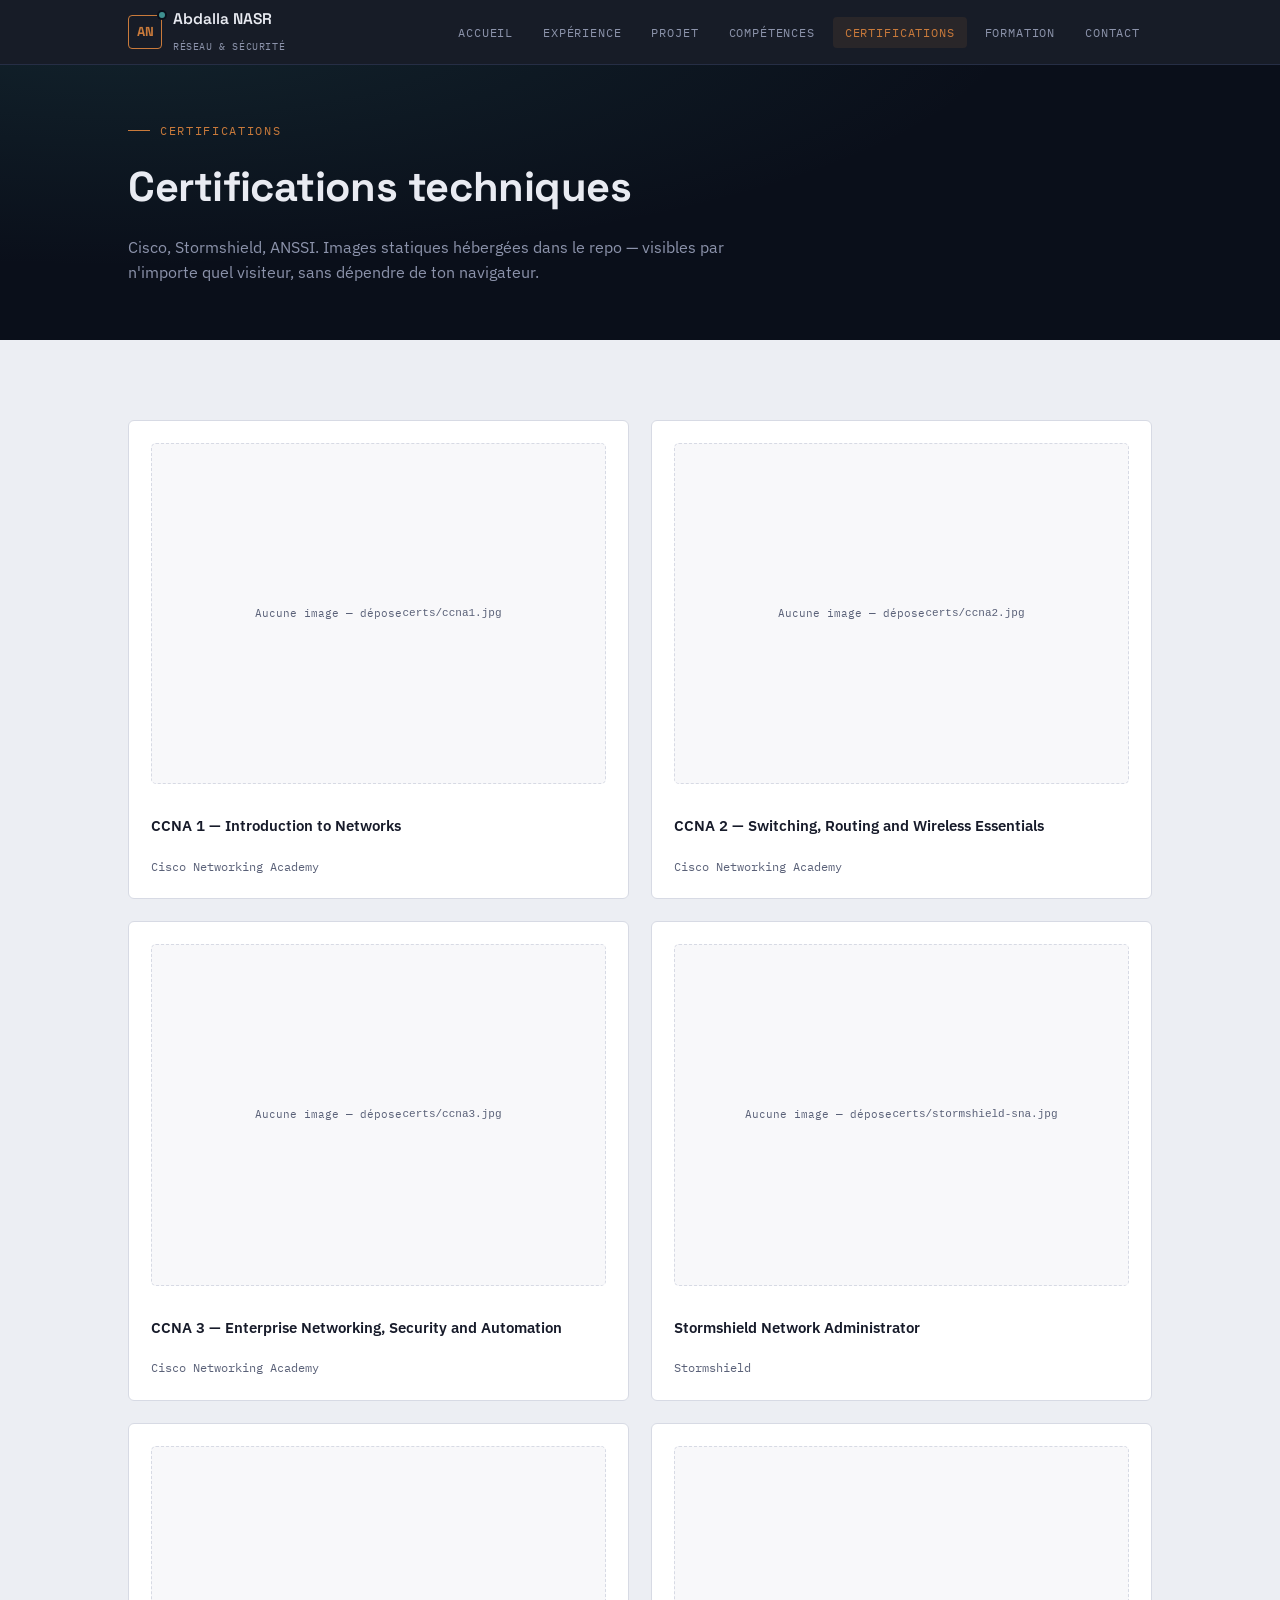
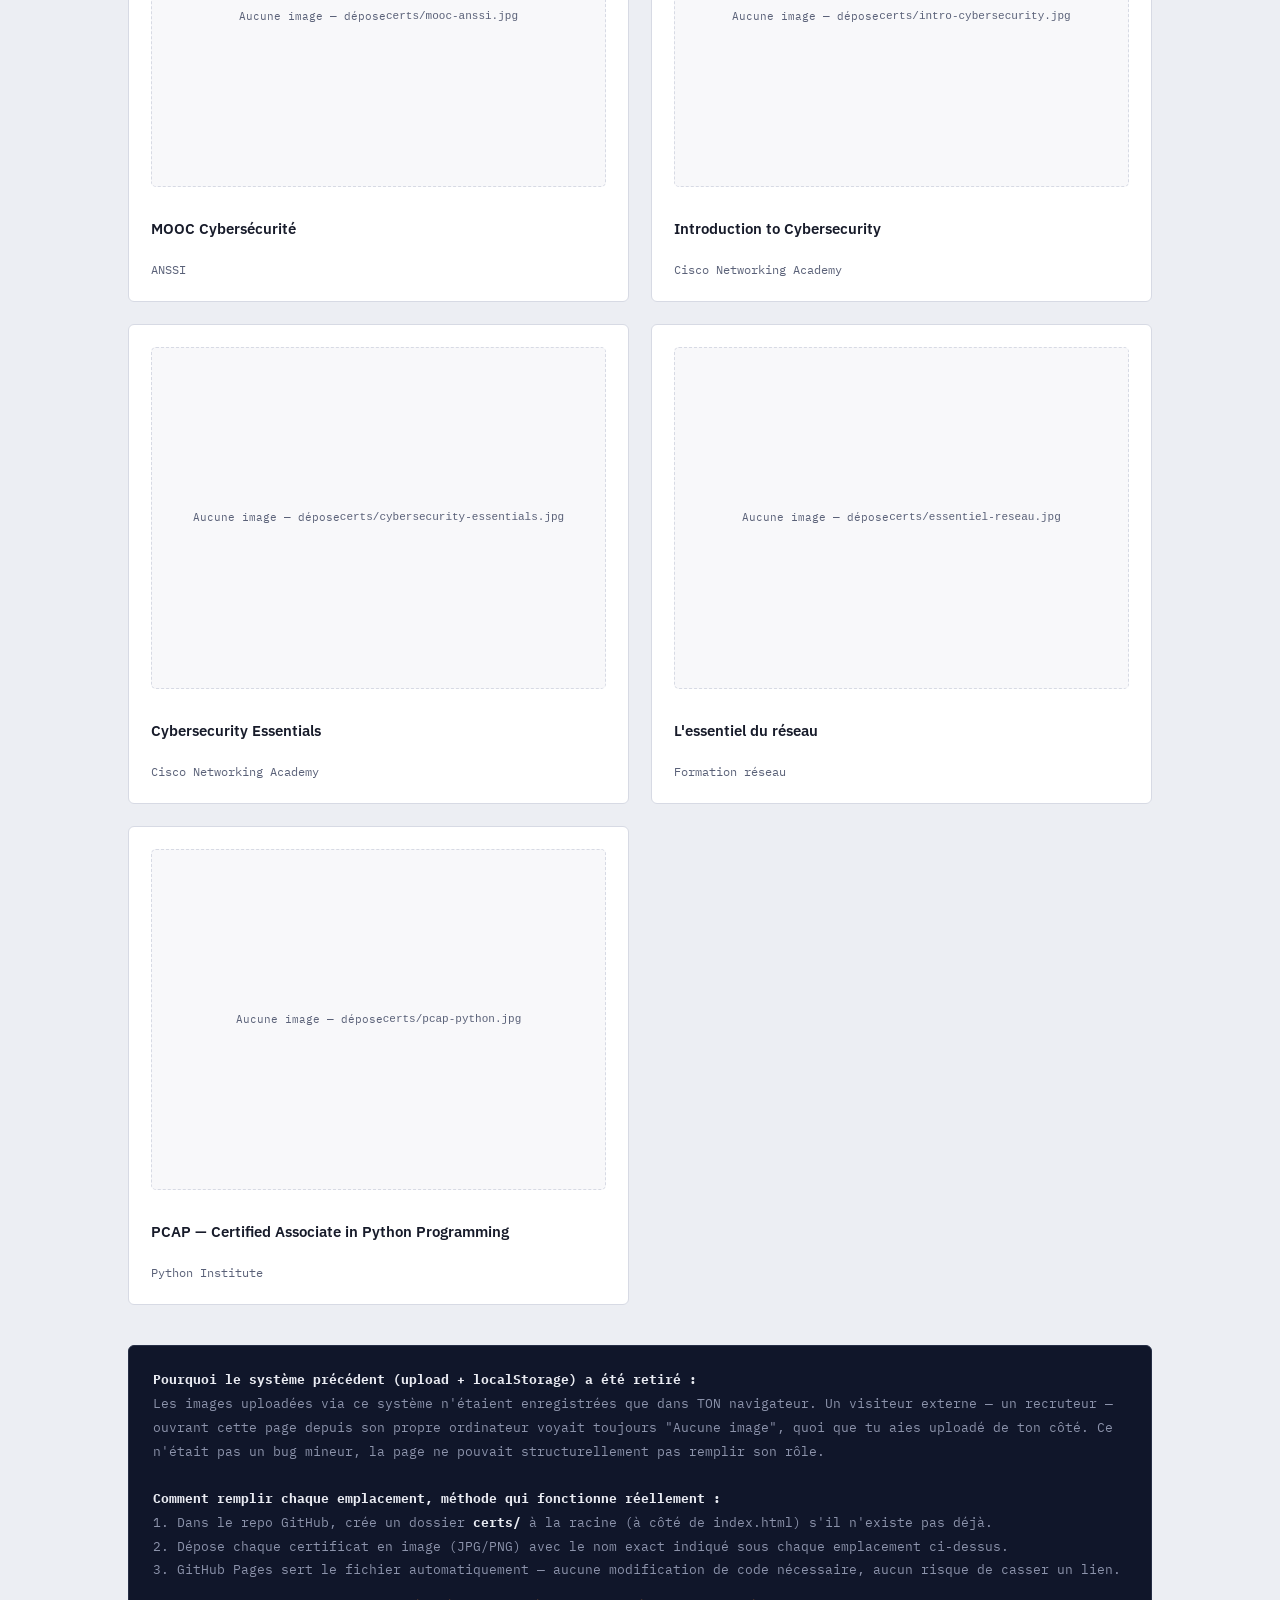
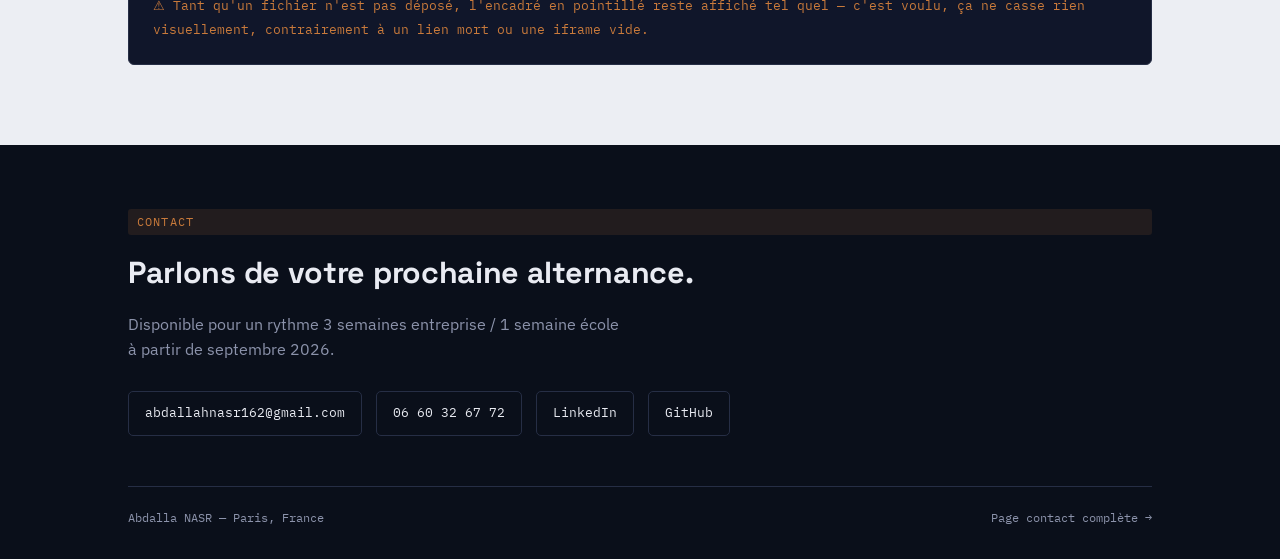
==== commit 18c0dd60: "Add files via upload" ====
--- a/certifications.html
+++ b/certifications.html
@@ -18,7 +18,7 @@
 
   .cert-card{
     background:var(--paper-card);
-    border:1px dashed var(--paper-line);
+    border:1px solid var(--paper-line);
     border-radius:6px;
     padding:22px;
     display:flex;
@@ -41,48 +41,7 @@
     padding:16px;
     overflow:hidden;
   }
-  .cert-slot.is-filled{padding:0; border-style:solid; background:#fff;}
-  .cert-slot img{width:100%; height:100%; object-fit:cover; display:block;}
-  .cert-link-box{display:flex; flex-direction:column; gap:8px;}
-  .cert-add-button{
-    width:100%;
-    border:none;
-    border-radius:5px;
-    padding:9px 10px;
-    font-family:'IBM Plex Mono', monospace;
-    font-size:11px;
-    color:#fff;
-    background:var(--copper);
-    cursor:pointer;
-  }
-  .cert-add-button:hover{background:#D9863F;}
-  .cert-file-input{display:none;}
-  .cert-upload-status{
-    font-family:'IBM Plex Mono', monospace;
-    font-size:10.5px;
-    color:var(--teal-dim);
-  }
-  .cert-link-input{
-    width:100%;
-    border:1px solid var(--paper-line);
-    border-radius:5px;
-    padding:8px 10px;
-    font-family:'IBM Plex Mono', monospace;
-    font-size:11px;
-    color:var(--text-on-paper);
-    background:#fff;
-  }
-  .cert-link-button{
-    width:100%;
-    border:1px solid var(--paper-line);
-    border-radius:5px;
-    padding:8px 10px;
-    font-family:'IBM Plex Mono', monospace;
-    font-size:11px;
-    color:var(--teal-dim);
-    background:rgba(62,143,143,0.08);
-    cursor:pointer;
-  }
+  .cert-slot img{width:100%; height:100%; object-fit:cover; display:block; border-radius:5px;}
   .cert-body h4{font-size:15px; font-weight:600;}
   .cert-issuer{font-family:'IBM Plex Mono', monospace; font-size:11.5px; color:var(--text-on-paper-muted); margin-top:4px;}
 
@@ -98,6 +57,7 @@
     margin-top:40px;
   }
   .howto b{color:var(--text-on-ink);}
+  .howto .warn{color:var(--copper); display:block; margin-top:12px;}
 </style>
 </head>
 <body>
@@ -127,7 +87,7 @@
   <div class="wrap">
     <div class="eyebrow">Certifications</div>
     <h1>Certifications techniques</h1>
-    <p>Cisco, Stormshield, ANSSI. Ajoutez une image en un clic, ou collez un lien public si vous préférez.</p>
+    <p>Cisco, Stormshield, ANSSI. Images statiques hébergées dans le repo — visibles par n'importe quel visiteur, sans dépendre de ton navigateur.</p>
   </div>
 </div>
 
@@ -137,7 +97,7 @@
     <div class="cert-grid reveal">
 
       <div class="cert-card">
-        <div class="cert-slot">Aucune image</div>
+        <div class="cert-slot">Aucune image — dépose <code>certs/ccna1.jpg</code></div>
         <div class="cert-body">
           <h4>CCNA 1 — Introduction to Networks</h4>
           <div class="cert-issuer">Cisco Networking Academy</div>
@@ -145,7 +105,7 @@
       </div>
 
       <div class="cert-card">
-        <div class="cert-slot">Aucune image</div>
+        <div class="cert-slot">Aucune image — dépose <code>certs/ccna2.jpg</code></div>
         <div class="cert-body">
           <h4>CCNA 2 — Switching, Routing and Wireless Essentials</h4>
           <div class="cert-issuer">Cisco Networking Academy</div>
@@ -153,7 +113,7 @@
       </div>
 
       <div class="cert-card">
-        <div class="cert-slot">Aucune image</div>
+        <div class="cert-slot">Aucune image — dépose <code>certs/ccna3.jpg</code></div>
         <div class="cert-body">
           <h4>CCNA 3 — Enterprise Networking, Security and Automation</h4>
           <div class="cert-issuer">Cisco Networking Academy</div>
@@ -161,7 +121,7 @@
       </div>
 
       <div class="cert-card">
-        <div class="cert-slot">Aucune image</div>
+        <div class="cert-slot">Aucune image — dépose <code>certs/stormshield-sna.jpg</code></div>
         <div class="cert-body">
           <h4>Stormshield Network Administrator</h4>
           <div class="cert-issuer">Stormshield</div>
@@ -169,7 +129,7 @@
       </div>
 
       <div class="cert-card">
-        <div class="cert-slot">Aucune image</div>
+        <div class="cert-slot">Aucune image — dépose <code>certs/mooc-anssi.jpg</code></div>
         <div class="cert-body">
           <h4>MOOC Cybersécurité</h4>
           <div class="cert-issuer">ANSSI</div>
@@ -177,7 +137,7 @@
       </div>
 
       <div class="cert-card">
-        <div class="cert-slot">Aucune image</div>
+        <div class="cert-slot">Aucune image — dépose <code>certs/intro-cybersecurity.jpg</code></div>
         <div class="cert-body">
           <h4>Introduction to Cybersecurity</h4>
           <div class="cert-issuer">Cisco Networking Academy</div>
@@ -185,7 +145,7 @@
       </div>
 
       <div class="cert-card">
-        <div class="cert-slot">Aucune image</div>
+        <div class="cert-slot">Aucune image — dépose <code>certs/cybersecurity-essentials.jpg</code></div>
         <div class="cert-body">
           <h4>Cybersecurity Essentials</h4>
           <div class="cert-issuer">Cisco Networking Academy</div>
@@ -193,7 +153,7 @@
       </div>
 
       <div class="cert-card">
-        <div class="cert-slot">Aucune image</div>
+        <div class="cert-slot">Aucune image — dépose <code>certs/essentiel-reseau.jpg</code></div>
         <div class="cert-body">
           <h4>L'essentiel du réseau</h4>
           <div class="cert-issuer">Formation réseau</div>
@@ -201,7 +161,7 @@
       </div>
 
       <div class="cert-card">
-        <div class="cert-slot">Aucune image</div>
+        <div class="cert-slot">Aucune image — dépose <code>certs/pcap-python.jpg</code></div>
         <div class="cert-body">
           <h4>PCAP — Certified Associate in Python Programming</h4>
           <div class="cert-issuer">Python Institute</div>
@@ -211,11 +171,13 @@
     </div>
 
     <div class="howto reveal">
-      <b>Comment utiliser les emplacements :</b><br><br>
-      1. Cliquez sur <b>Ajouter une image</b> pour importer un certificat depuis votre ordinateur.<br>
-      2. Ou collez un lien public d’image si vous avez déjà une photo hébergée ailleurs.<br>
-      3. Cliquez sur <b>Valider le lien</b> pour l’afficher directement dans la carte.<br>
-      4. L’image reste enregistrée dans votre navigateur pour cette page.
+      <b>Pourquoi le système précédent (upload + localStorage) a été retiré :</b><br>
+      Les images uploadées via ce système n'étaient enregistrées que dans TON navigateur. Un visiteur externe — un recruteur — ouvrant cette page depuis son propre ordinateur voyait toujours "Aucune image", quoi que tu aies uploadé de ton côté. Ce n'était pas un bug mineur, la page ne pouvait structurellement pas remplir son rôle.<br><br>
+      <b>Comment remplir chaque emplacement, méthode qui fonctionne réellement :</b><br>
+      1. Dans le repo GitHub, crée un dossier <b>certs/</b> à la racine (à côté de index.html) s'il n'existe pas déjà.<br>
+      2. Dépose chaque certificat en image (JPG/PNG) avec le nom exact indiqué sous chaque emplacement ci-dessus.<br>
+      3. GitHub Pages sert le fichier automatiquement — aucune modification de code nécessaire, aucun risque de casser un lien.<br>
+      <span class="warn">⚠ Tant qu'un fichier n'est pas déposé, l'encadré en pointillé reste affiché tel quel — c'est voulu, ça ne casse rien visuellement, contrairement à un lien mort ou une iframe vide.</span>
     </div>
   </div>
 </section>
@@ -240,126 +202,5 @@
 </footer>
 
 <script src="common.js"></script>
-<script>
-  const storagePrefix = 'portfolio-cert-link-';
-
-  function slugify(value) {
-    return value
-      .toLowerCase()
-      .normalize('NFD')
-      .replace(/[^a-z0-9]+/g, '-')
-      .replace(/(^-|-$)/g, '');
-  }
-
-  function setPreview(card, value) {
-    const slot = card.querySelector('.cert-slot');
-    if (!slot) return;
-
-    slot.innerHTML = '';
-    if (!value) {
-      slot.classList.remove('is-filled');
-      slot.textContent = 'Aucune image';
-      return;
-    }
-
-    slot.classList.add('is-filled');
-    const img = document.createElement('img');
-    img.src = value;
-    img.alt = 'Certificat';
-    slot.appendChild(img);
-  }
-
-  function readFileAsDataUrl(file) {
-    return new Promise((resolve, reject) => {
-      const reader = new FileReader();
-      reader.onload = () => resolve(reader.result);
-      reader.onerror = () => reject(reader.error);
-      reader.readAsDataURL(file);
-    });
-  }
-
-  document.querySelectorAll('.cert-card').forEach((card) => {
-    const title = card.querySelector('h4')?.textContent || 'certificat';
-    const key = `${storagePrefix}${slugify(title)}`;
-
-    const wrapper = document.createElement('div');
-    wrapper.className = 'cert-link-box';
-
-    const button = document.createElement('button');
-    button.className = 'cert-add-button';
-    button.type = 'button';
-    button.textContent = 'Ajouter une image';
-
-    const fileInput = document.createElement('input');
-    fileInput.className = 'cert-file-input';
-    fileInput.type = 'file';
-    fileInput.accept = 'image/*';
-
-    button.appendChild(fileInput);
-
-    const uploadStatus = document.createElement('div');
-    uploadStatus.className = 'cert-upload-status';
-    uploadStatus.textContent = 'Ou collez un lien public';
-
-    const input = document.createElement('input');
-    input.className = 'cert-link-input';
-    input.type = 'text';
-    input.placeholder = 'Coller un lien public';
-
-    const linkButton = document.createElement('button');
-    linkButton.className = 'cert-link-button';
-    linkButton.type = 'button';
-    linkButton.textContent = 'Valider le lien';
-
-    wrapper.appendChild(button);
-    wrapper.appendChild(uploadStatus);
-    wrapper.appendChild(input);
-    wrapper.appendChild(linkButton);
-    card.insertBefore(wrapper, card.querySelector('.cert-body'));
-
-    const stored = localStorage.getItem(key);
-    if (stored) {
-      if (stored.startsWith('data:image/')) {
-        uploadStatus.textContent = 'Image enregistrée localement';
-        setPreview(card, stored);
-      } else {
-        input.value = stored;
-        setPreview(card, stored);
-      }
-    }
-
-    button.addEventListener('click', () => {
-      fileInput.click();
-    });
-
-    fileInput.addEventListener('change', async () => {
-      const file = fileInput.files?.[0];
-      if (!file) return;
-
-      uploadStatus.textContent = `Image prête : ${file.name}`;
-      try {
-        const dataUrl = await readFileAsDataUrl(file);
-        localStorage.setItem(key, dataUrl);
-        setPreview(card, dataUrl);
-      } catch (error) {
-        uploadStatus.textContent = 'Impossible de lire le fichier';
-      }
-    });
-
-    linkButton.addEventListener('click', () => {
-      const link = input.value.trim();
-      if (!link) {
-        localStorage.removeItem(key);
-        setPreview(card, '');
-        uploadStatus.textContent = 'Ou collez un lien public';
-        return;
-      }
-
-      localStorage.setItem(key, link);
-      setPreview(card, link);
-      uploadStatus.textContent = 'Lien enregistré';
-    });
-  });
-</script>
 </body>
 </html>
--- a/style.css
+++ b/style.css
@@ -263,11 +263,7 @@
 .project-highlight h4{font-size:1rem; margin:0 0 8px;}
 .project-highlight p, .project-highlight ul{margin:0; font-size:14px; color:var(--text-on-ink-muted); line-height:1.65;}
 .project-highlight ul{padding-left:18px;}
-.project-photo-grid{display:grid; grid-template-columns:repeat(2, minmax(0, 1fr)); gap:16px; margin-top:24px;}
-.project-photo-card{margin:0; background:rgba(255,255,255,0.04); border:1px solid var(--ink-line); border-radius:6px; padding:12px;}
-.project-photo-card img{width:100%; height:220px; object-fit:cover; border-radius:6px; display:block;}
-.project-caption{margin-top:10px; font-family:'IBM Plex Mono', monospace; font-size:11px; color:var(--text-on-ink-muted);}
-@media (max-width:760px){ .project-summary, .project-photo-grid{grid-template-columns:1fr;} }
+@media (max-width:760px){ .project-summary{grid-template-columns:1fr;} }
 
 /* role table (architecture) */
 .role-table{width:100%; border-collapse:collapse; margin-top:14px; position:relative;}
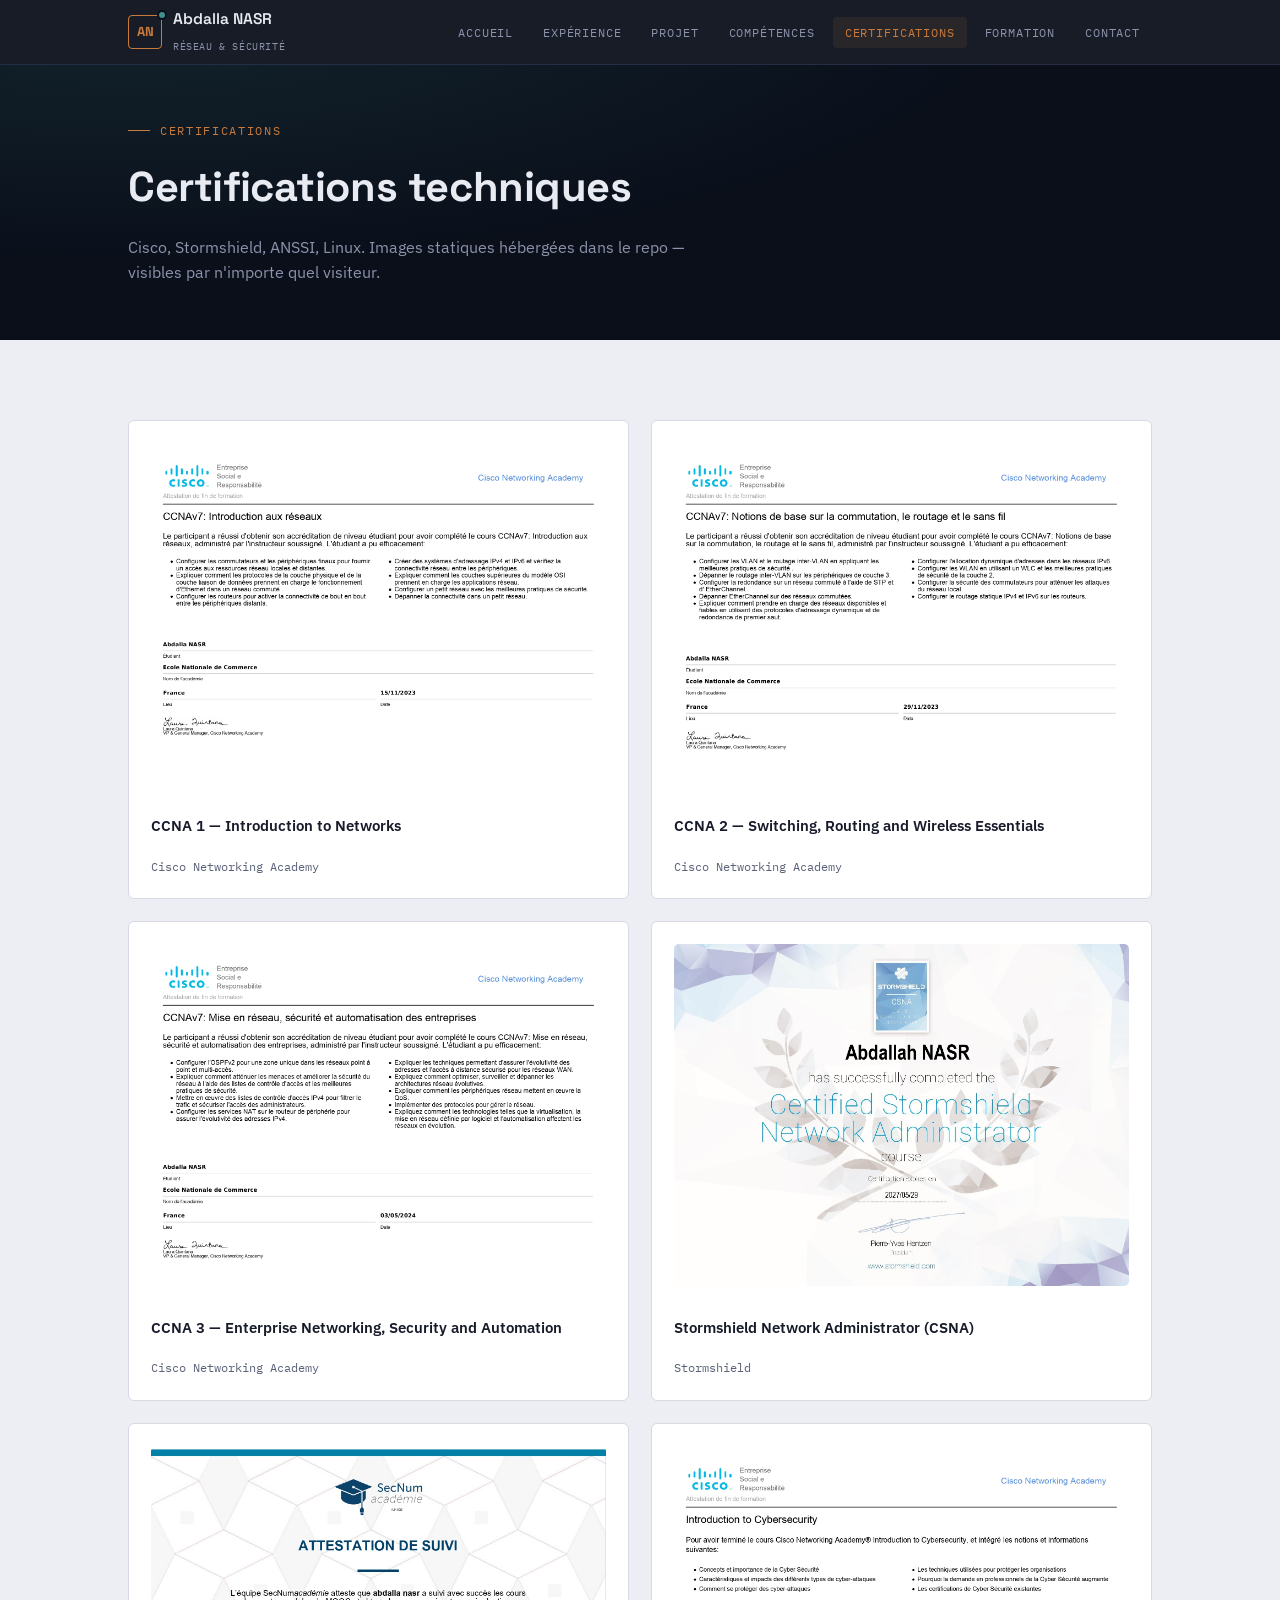
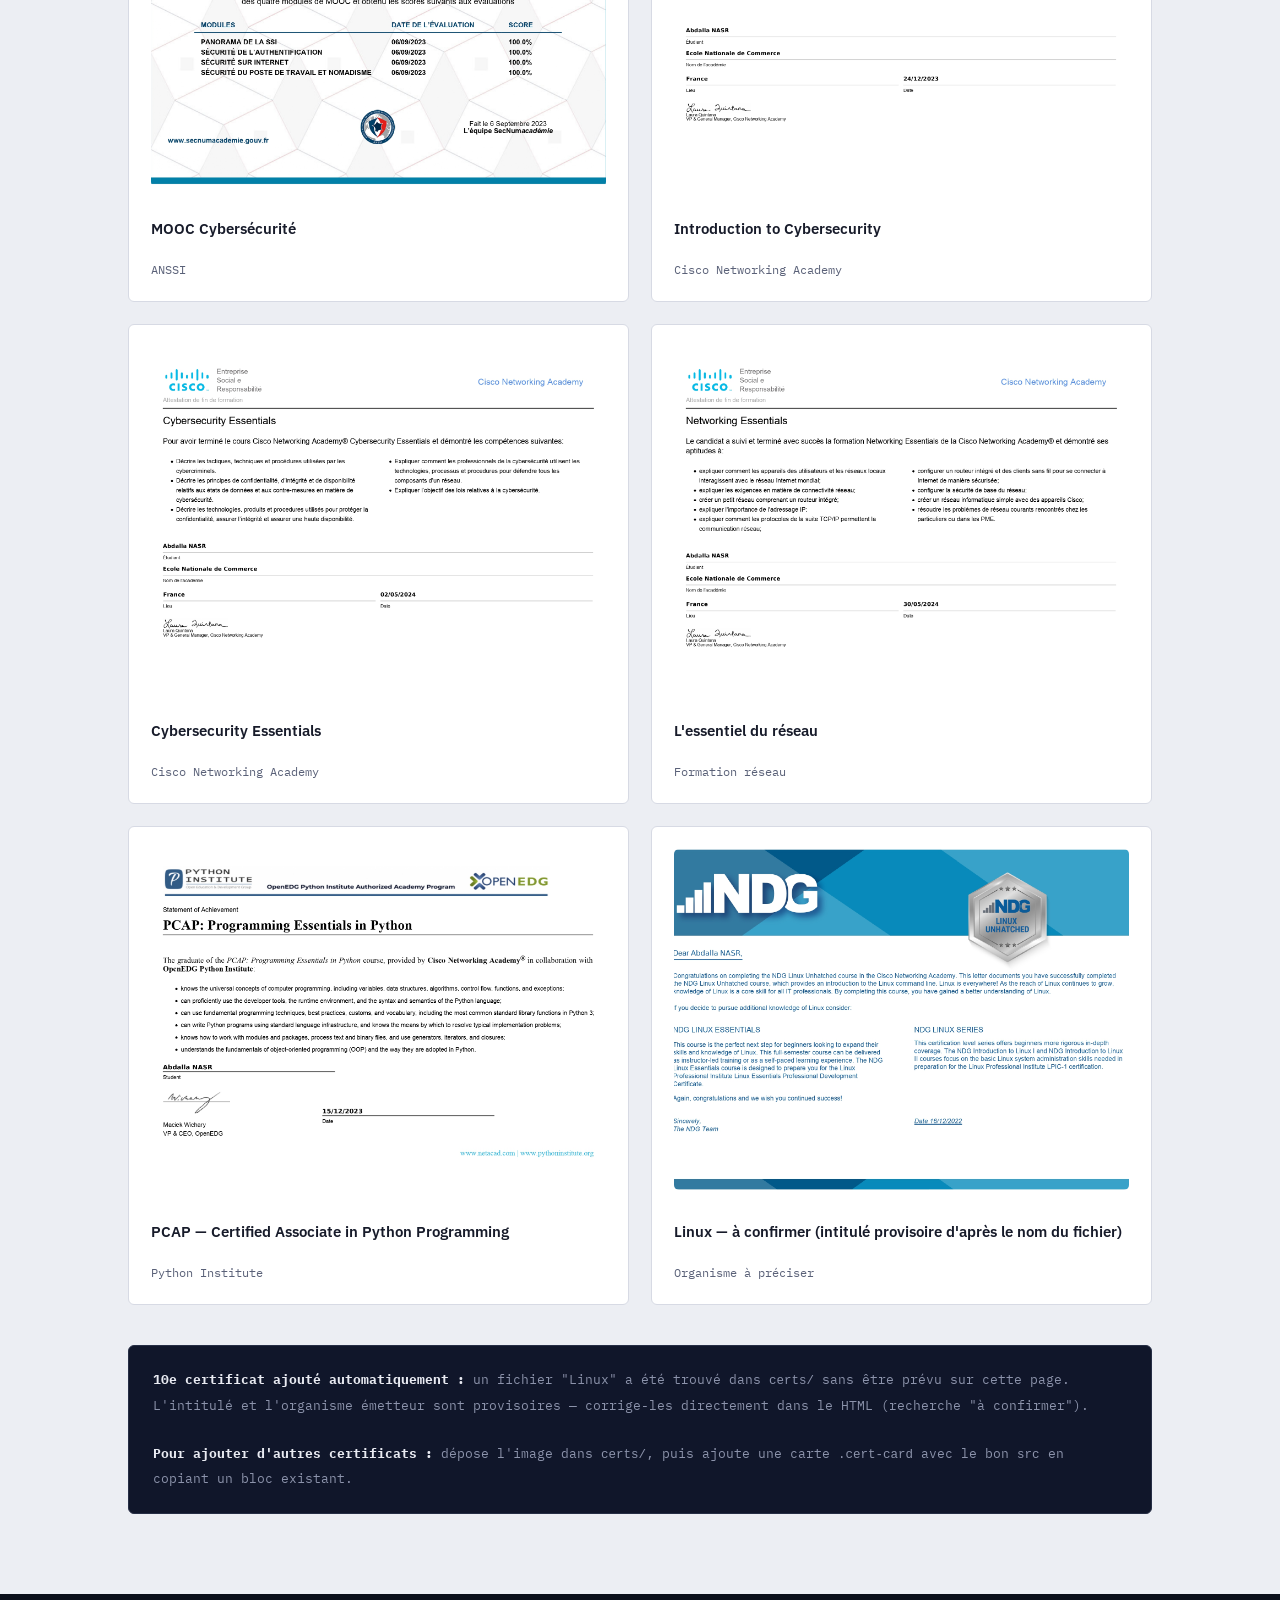
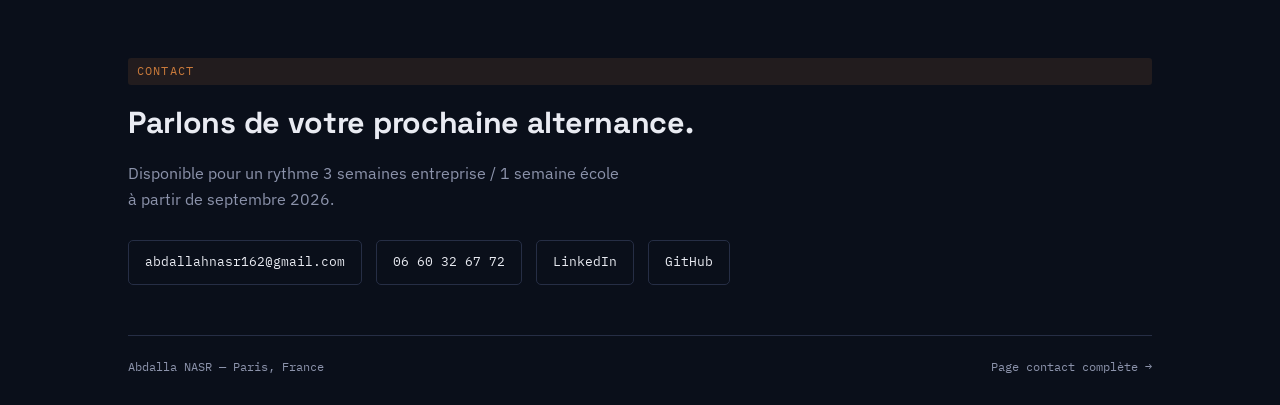
==== commit 6e837292: "Add files via upload" ====
--- a/certifications.html
+++ b/certifications.html
@@ -28,20 +28,12 @@
   .cert-slot{
     width:100%;
     aspect-ratio:4/3;
-    border:1px dashed var(--paper-line);
     border-radius:5px;
     background:#F8F8FA;
-    display:flex;
-    align-items:center;
-    justify-content:center;
-    font-family:'IBM Plex Mono', monospace;
-    font-size:11px;
-    color:var(--text-on-paper-muted);
-    text-align:center;
-    padding:16px;
     overflow:hidden;
-  }
-  .cert-slot img{width:100%; height:100%; object-fit:cover; display:block; border-radius:5px;}
+    display:block;
+  }
+  .cert-slot img{width:100%; height:100%; object-fit:cover; display:block;}
   .cert-body h4{font-size:15px; font-weight:600;}
   .cert-issuer{font-family:'IBM Plex Mono', monospace; font-size:11.5px; color:var(--text-on-paper-muted); margin-top:4px;}
 
@@ -87,7 +79,7 @@
   <div class="wrap">
     <div class="eyebrow">Certifications</div>
     <h1>Certifications techniques</h1>
-    <p>Cisco, Stormshield, ANSSI. Images statiques hébergées dans le repo — visibles par n'importe quel visiteur, sans dépendre de ton navigateur.</p>
+    <p>Cisco, Stormshield, ANSSI, Linux. Images statiques hébergées dans le repo — visibles par n'importe quel visiteur.</p>
   </div>
 </div>
 
@@ -97,7 +89,7 @@
     <div class="cert-grid reveal">
 
       <div class="cert-card">
-        <div class="cert-slot">Aucune image — dépose <code>certs/ccna1.jpg</code></div>
+        <div class="cert-slot"><img src="certs/ccna1_page-0001.jpg" alt="Certification CCNA 1 — Introduction to Networks" loading="lazy"></div>
         <div class="cert-body">
           <h4>CCNA 1 — Introduction to Networks</h4>
           <div class="cert-issuer">Cisco Networking Academy</div>
@@ -105,7 +97,7 @@
       </div>
 
       <div class="cert-card">
-        <div class="cert-slot">Aucune image — dépose <code>certs/ccna2.jpg</code></div>
+        <div class="cert-slot"><img src="certs/ccna2_page-0001.jpg" alt="Certification CCNA 2 — Switching, Routing and Wireless Essentials" loading="lazy"></div>
         <div class="cert-body">
           <h4>CCNA 2 — Switching, Routing and Wireless Essentials</h4>
           <div class="cert-issuer">Cisco Networking Academy</div>
@@ -113,7 +105,7 @@
       </div>
 
       <div class="cert-card">
-        <div class="cert-slot">Aucune image — dépose <code>certs/ccna3.jpg</code></div>
+        <div class="cert-slot"><img src="certs/ccna3_page-0001.jpg" alt="Certification CCNA 3 — Enterprise Networking, Security and Automation" loading="lazy"></div>
         <div class="cert-body">
           <h4>CCNA 3 — Enterprise Networking, Security and Automation</h4>
           <div class="cert-issuer">Cisco Networking Academy</div>
@@ -121,15 +113,15 @@
       </div>
 
       <div class="cert-card">
-        <div class="cert-slot">Aucune image — dépose <code>certs/stormshield-sna.jpg</code></div>
-        <div class="cert-body">
-          <h4>Stormshield Network Administrator</h4>
+        <div class="cert-slot"><img src="certs/stormshield-csna_page-0001.jpg" alt="Certification Stormshield CSNA" loading="lazy"></div>
+        <div class="cert-body">
+          <h4>Stormshield Network Administrator (CSNA)</h4>
           <div class="cert-issuer">Stormshield</div>
         </div>
       </div>
 
       <div class="cert-card">
-        <div class="cert-slot">Aucune image — dépose <code>certs/mooc-anssi.jpg</code></div>
+        <div class="cert-slot"><img src="certs/mooc-anssi_page-0001.jpg" alt="Certification MOOC Cybersécurité ANSSI" loading="lazy"></div>
         <div class="cert-body">
           <h4>MOOC Cybersécurité</h4>
           <div class="cert-issuer">ANSSI</div>
@@ -137,7 +129,7 @@
       </div>
 
       <div class="cert-card">
-        <div class="cert-slot">Aucune image — dépose <code>certs/intro-cybersecurity.jpg</code></div>
+        <div class="cert-slot"><img src="certs/intro-cybersecurity_page-0001.jpg" alt="Certification Introduction to Cybersecurity" loading="lazy"></div>
         <div class="cert-body">
           <h4>Introduction to Cybersecurity</h4>
           <div class="cert-issuer">Cisco Networking Academy</div>
@@ -145,7 +137,7 @@
       </div>
 
       <div class="cert-card">
-        <div class="cert-slot">Aucune image — dépose <code>certs/cybersecurity-essentials.jpg</code></div>
+        <div class="cert-slot"><img src="certs/cybersecurity-essentials_page-0001.jpg" alt="Certification Cybersecurity Essentials" loading="lazy"></div>
         <div class="cert-body">
           <h4>Cybersecurity Essentials</h4>
           <div class="cert-issuer">Cisco Networking Academy</div>
@@ -153,7 +145,7 @@
       </div>
 
       <div class="cert-card">
-        <div class="cert-slot">Aucune image — dépose <code>certs/essentiel-reseau.jpg</code></div>
+        <div class="cert-slot"><img src="certs/essentiel-reseau_page-0001.jpg" alt="Certification L'essentiel du réseau" loading="lazy"></div>
         <div class="cert-body">
           <h4>L'essentiel du réseau</h4>
           <div class="cert-issuer">Formation réseau</div>
@@ -161,23 +153,26 @@
       </div>
 
       <div class="cert-card">
-        <div class="cert-slot">Aucune image — dépose <code>certs/pcap-python.jpg</code></div>
+        <div class="cert-slot"><img src="certs/pcap-python_page-0001.jpg" alt="Certification PCAP Python" loading="lazy"></div>
         <div class="cert-body">
           <h4>PCAP — Certified Associate in Python Programming</h4>
           <div class="cert-issuer">Python Institute</div>
         </div>
       </div>
 
+      <div class="cert-card">
+        <div class="cert-slot"><img src="certs/AbdallaNASR-Linux%20Unhatched%20-certificate%20%282%29_page-0001.jpg" alt="Certification Linux" loading="lazy"></div>
+        <div class="cert-body">
+          <h4>Linux — à confirmer (intitulé provisoire d'après le nom du fichier)</h4>
+          <div class="cert-issuer">Organisme à préciser</div>
+        </div>
+      </div>
+
     </div>
 
     <div class="howto reveal">
-      <b>Pourquoi le système précédent (upload + localStorage) a été retiré :</b><br>
-      Les images uploadées via ce système n'étaient enregistrées que dans TON navigateur. Un visiteur externe — un recruteur — ouvrant cette page depuis son propre ordinateur voyait toujours "Aucune image", quoi que tu aies uploadé de ton côté. Ce n'était pas un bug mineur, la page ne pouvait structurellement pas remplir son rôle.<br><br>
-      <b>Comment remplir chaque emplacement, méthode qui fonctionne réellement :</b><br>
-      1. Dans le repo GitHub, crée un dossier <b>certs/</b> à la racine (à côté de index.html) s'il n'existe pas déjà.<br>
-      2. Dépose chaque certificat en image (JPG/PNG) avec le nom exact indiqué sous chaque emplacement ci-dessus.<br>
-      3. GitHub Pages sert le fichier automatiquement — aucune modification de code nécessaire, aucun risque de casser un lien.<br>
-      <span class="warn">⚠ Tant qu'un fichier n'est pas déposé, l'encadré en pointillé reste affiché tel quel — c'est voulu, ça ne casse rien visuellement, contrairement à un lien mort ou une iframe vide.</span>
+      <b>10e certificat ajouté automatiquement :</b> un fichier "Linux" a été trouvé dans <code>certs/</code> sans être prévu sur cette page. L'intitulé et l'organisme émetteur sont provisoires — corrige-les directement dans le HTML (recherche "à confirmer").<br><br>
+      <b>Pour ajouter d'autres certificats :</b> dépose l'image dans <code>certs/</code>, puis ajoute une carte <code>.cert-card</code> avec le bon <code>src</code> en copiant un bloc existant.
     </div>
   </div>
 </section>
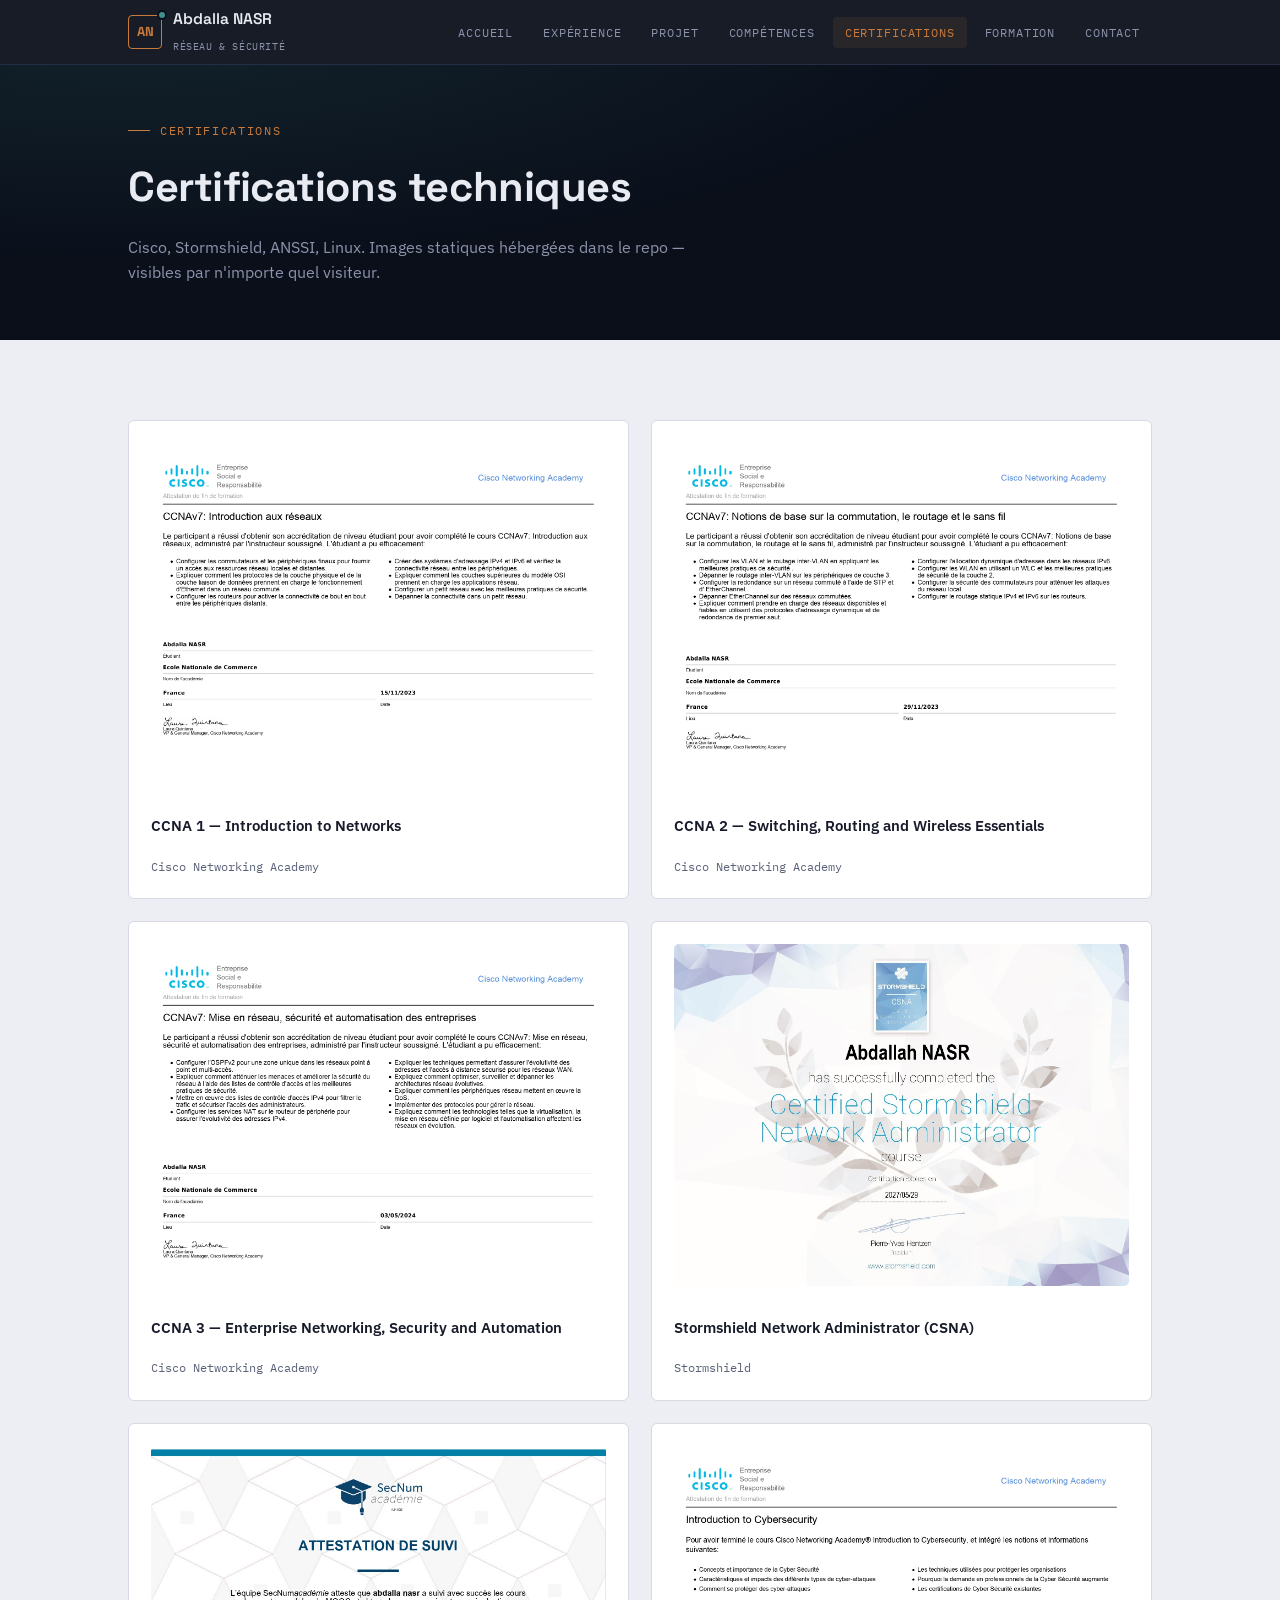
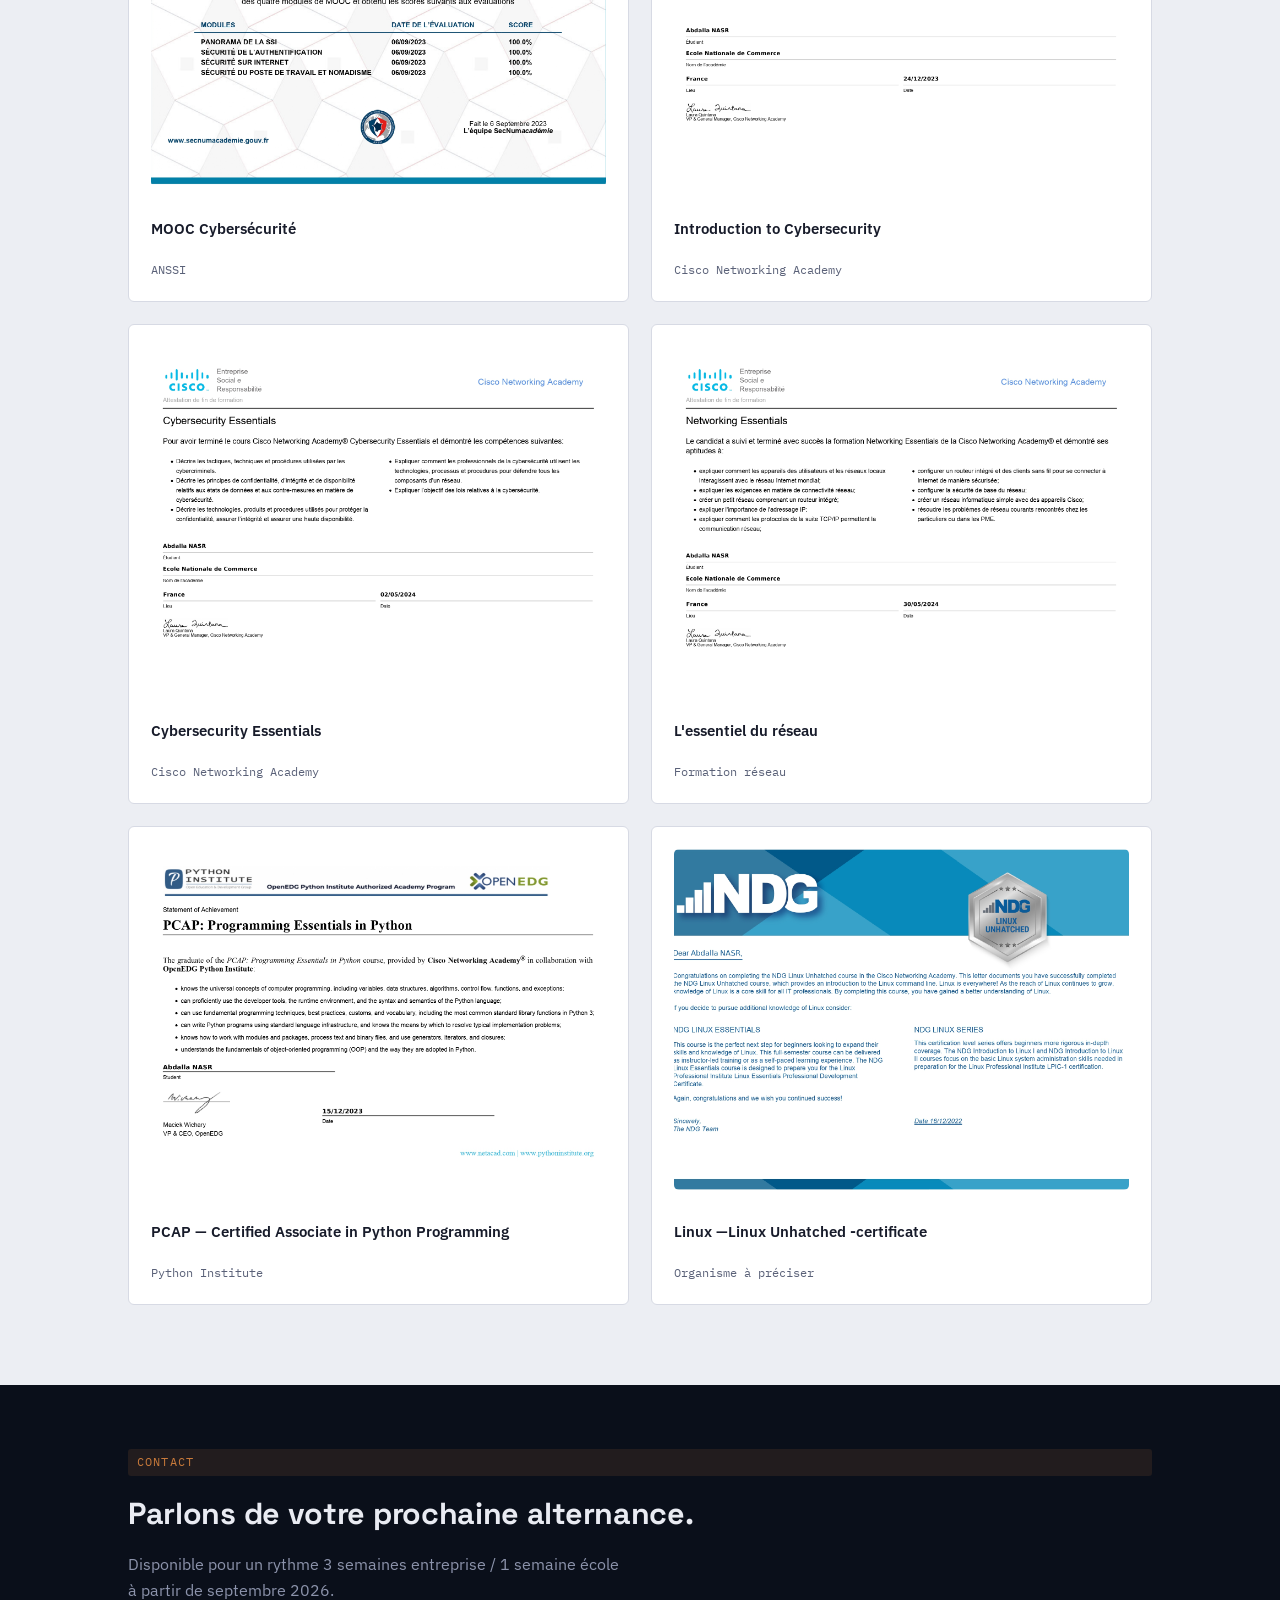
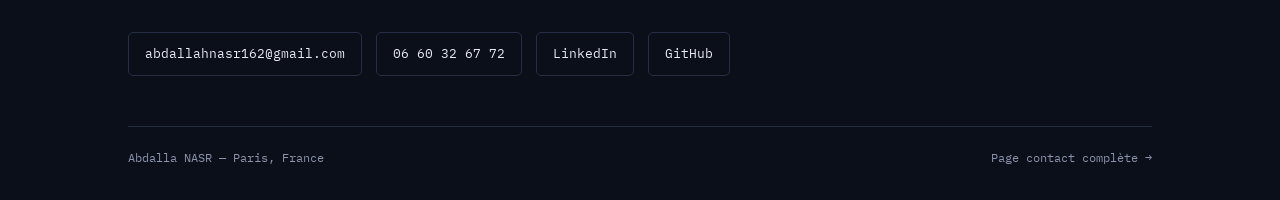
==== commit 6c6ab41b: "Update certifications.html" ====
--- a/certifications.html
+++ b/certifications.html
@@ -163,18 +163,14 @@
       <div class="cert-card">
         <div class="cert-slot"><img src="certs/AbdallaNASR-Linux%20Unhatched%20-certificate%20%282%29_page-0001.jpg" alt="Certification Linux" loading="lazy"></div>
         <div class="cert-body">
-          <h4>Linux — à confirmer (intitulé provisoire d'après le nom du fichier)</h4>
+          <h4>Linux —Linux Unhatched -certificate </h4>
           <div class="cert-issuer">Organisme à préciser</div>
         </div>
       </div>
 
     </div>
 
-    <div class="howto reveal">
-      <b>10e certificat ajouté automatiquement :</b> un fichier "Linux" a été trouvé dans <code>certs/</code> sans être prévu sur cette page. L'intitulé et l'organisme émetteur sont provisoires — corrige-les directement dans le HTML (recherche "à confirmer").<br><br>
-      <b>Pour ajouter d'autres certificats :</b> dépose l'image dans <code>certs/</code>, puis ajoute une carte <code>.cert-card</code> avec le bon <code>src</code> en copiant un bloc existant.
-    </div>
-  </div>
+   
 </section>
 </main>
 
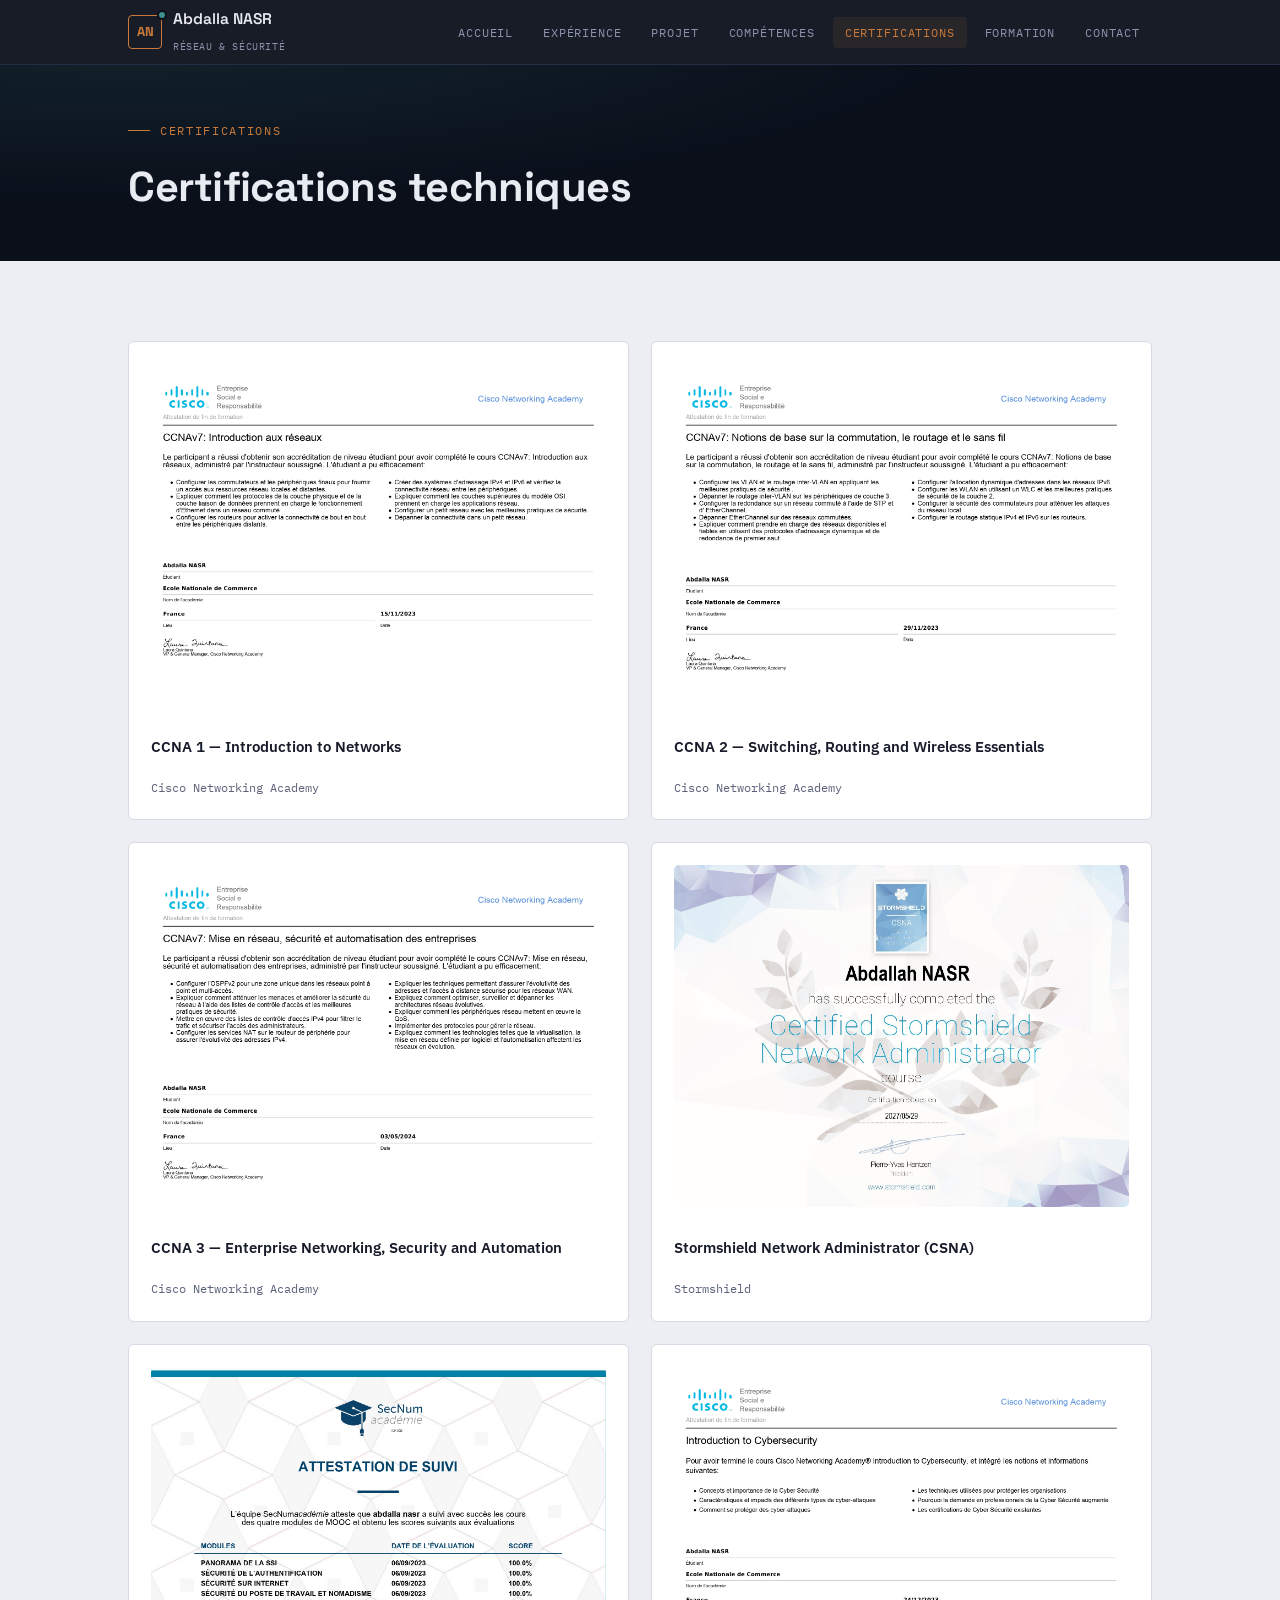
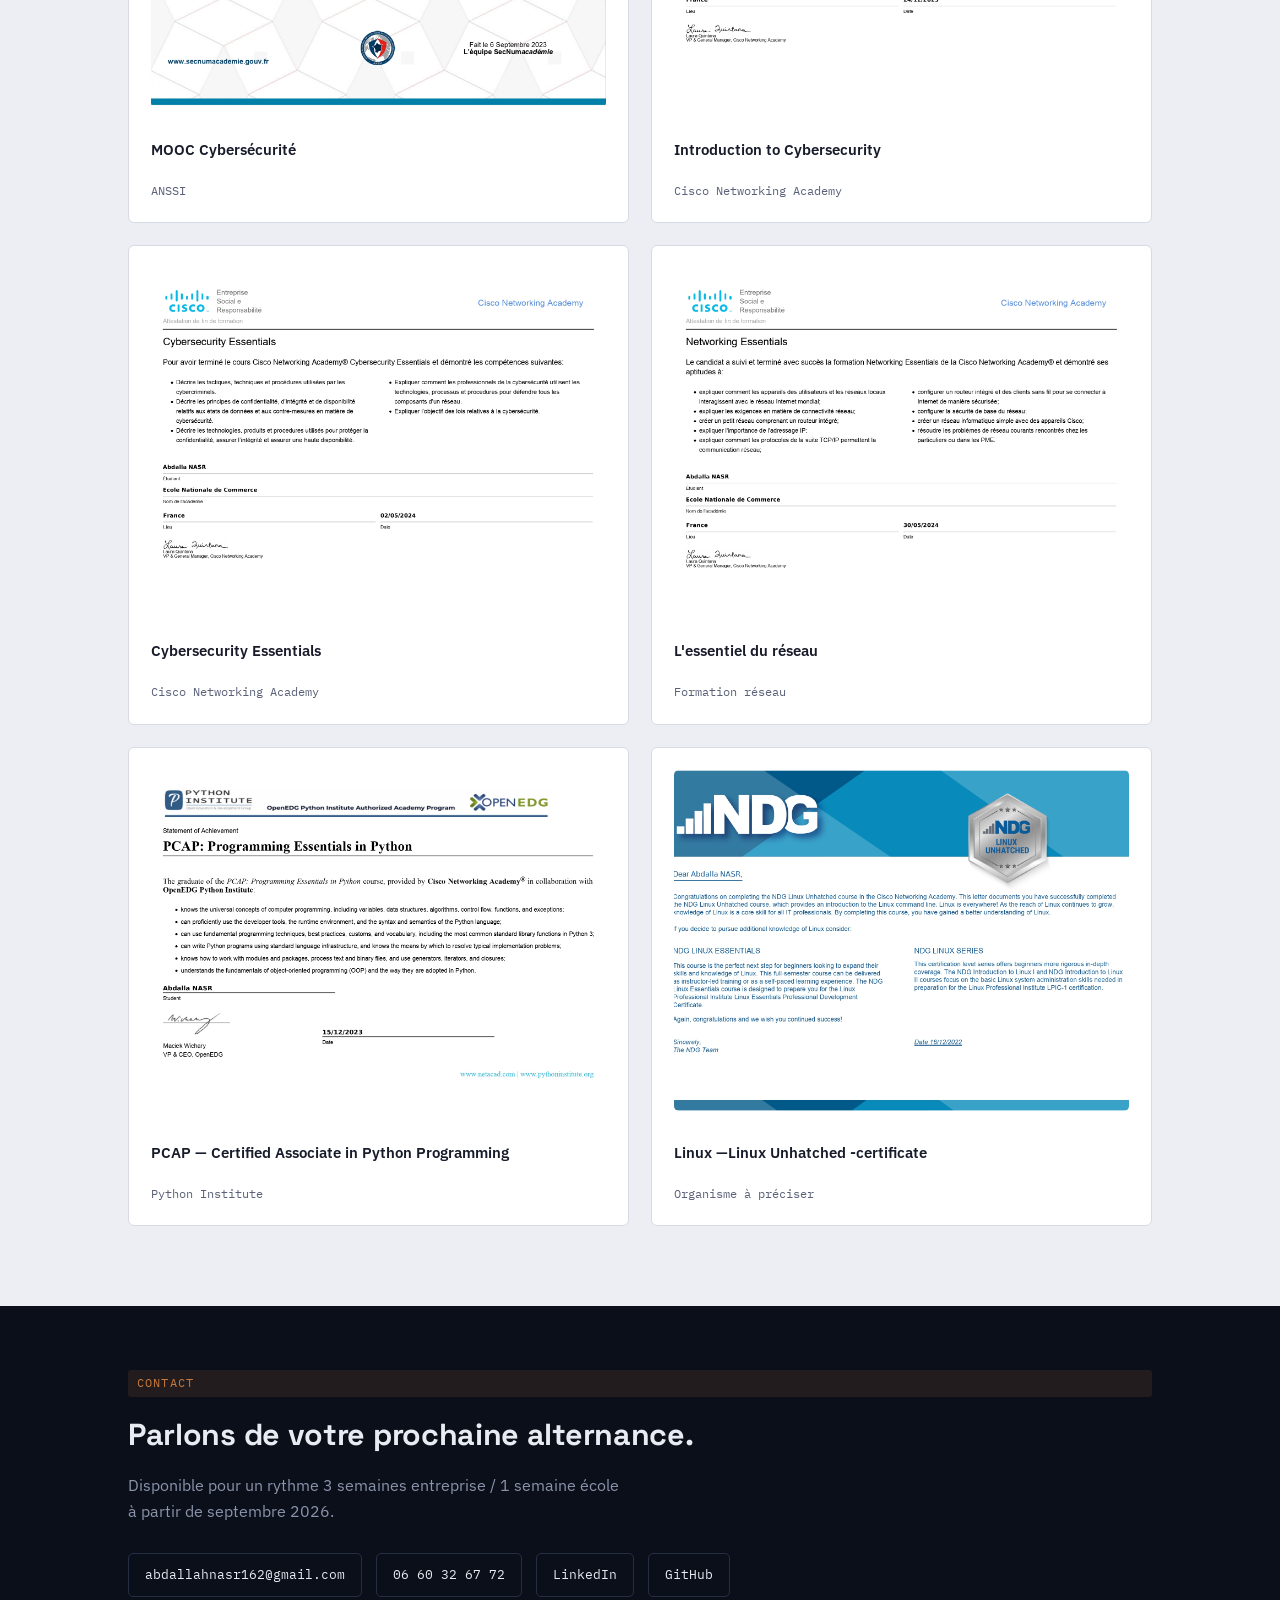
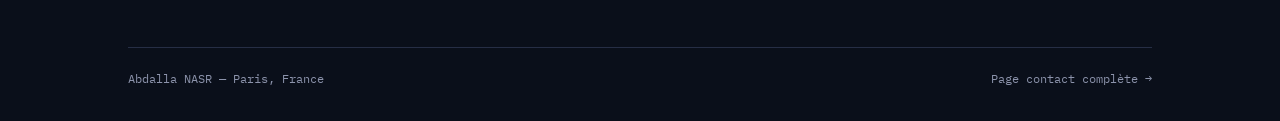
==== commit af077074: "Remove certifications paragraph from HTML Removed the paragraph listing certifications and their vis" ====
--- a/certifications.html
+++ b/certifications.html
@@ -79,7 +79,6 @@
   <div class="wrap">
     <div class="eyebrow">Certifications</div>
     <h1>Certifications techniques</h1>
-    <p>Cisco, Stormshield, ANSSI, Linux. Images statiques hébergées dans le repo — visibles par n'importe quel visiteur.</p>
   </div>
 </div>
 
@@ -168,9 +167,6 @@
         </div>
       </div>
 
-    </div>
-
-   
 </section>
 </main>
 
